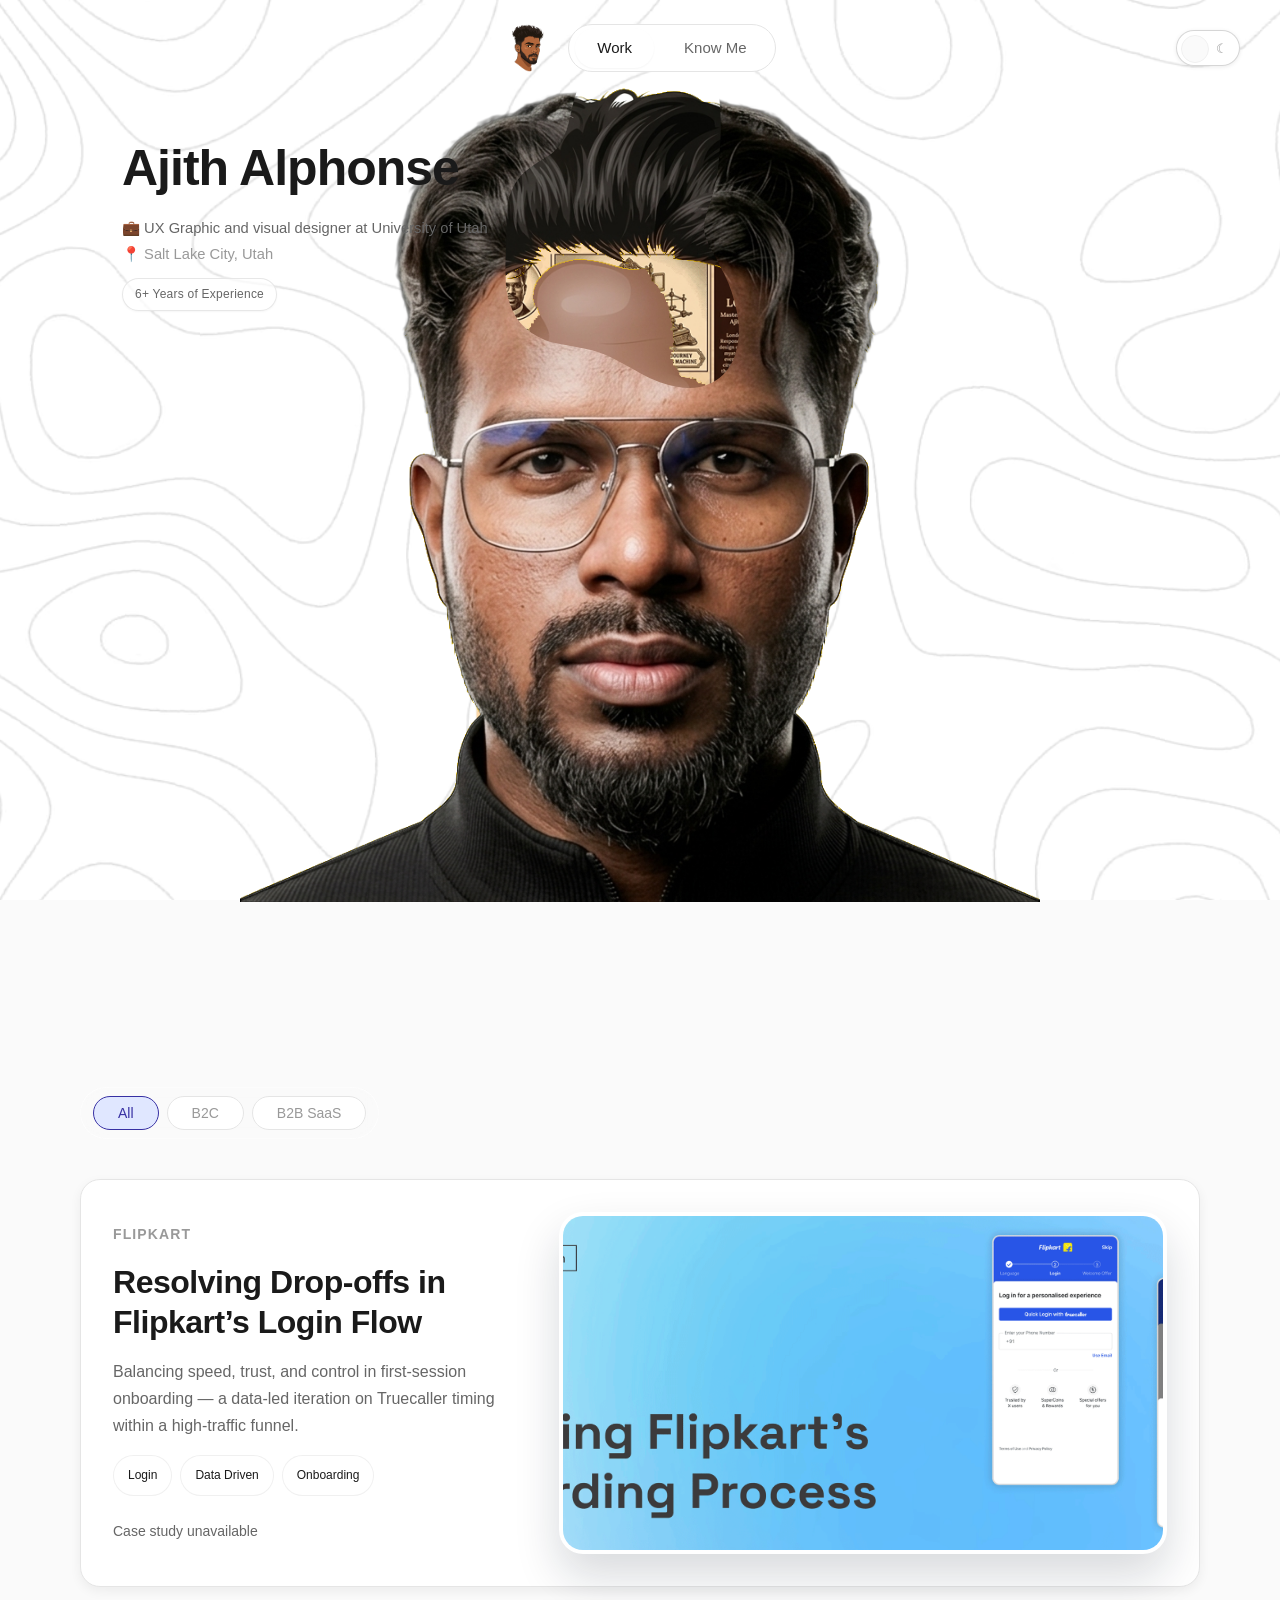
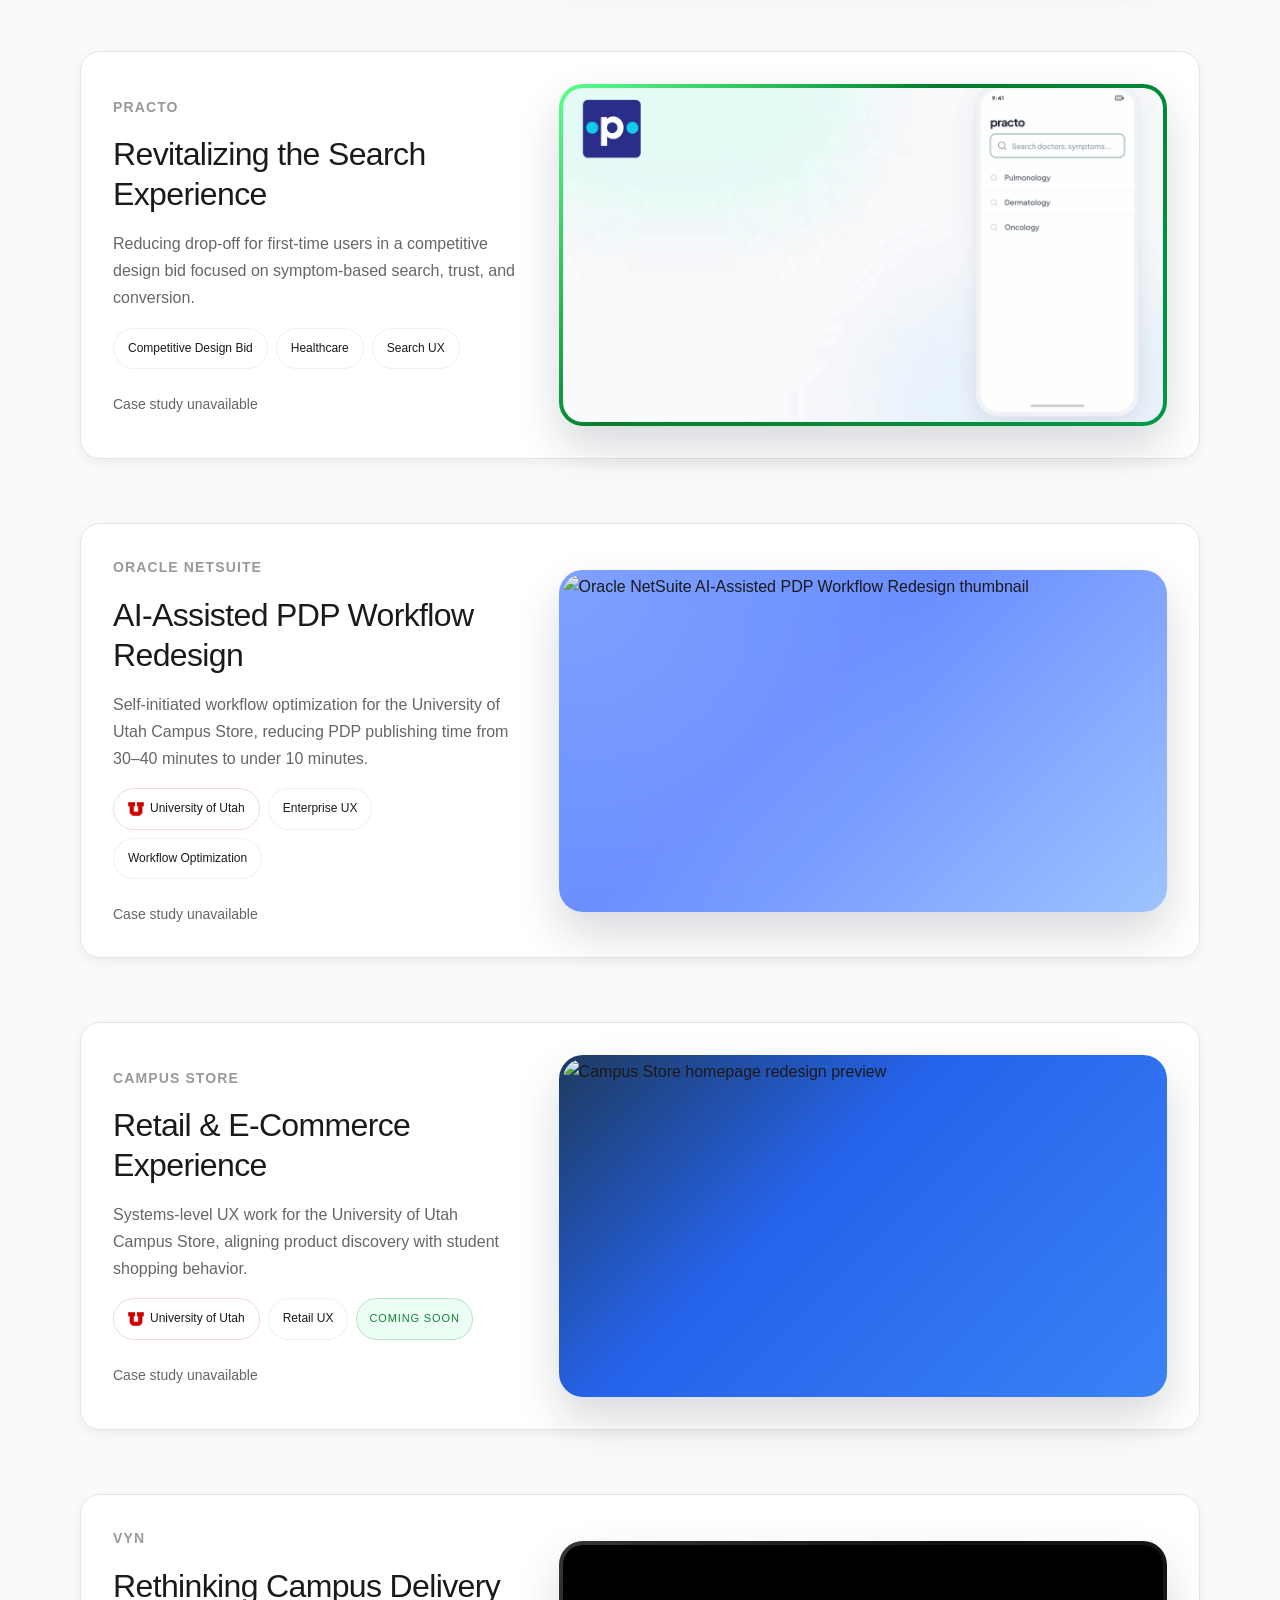
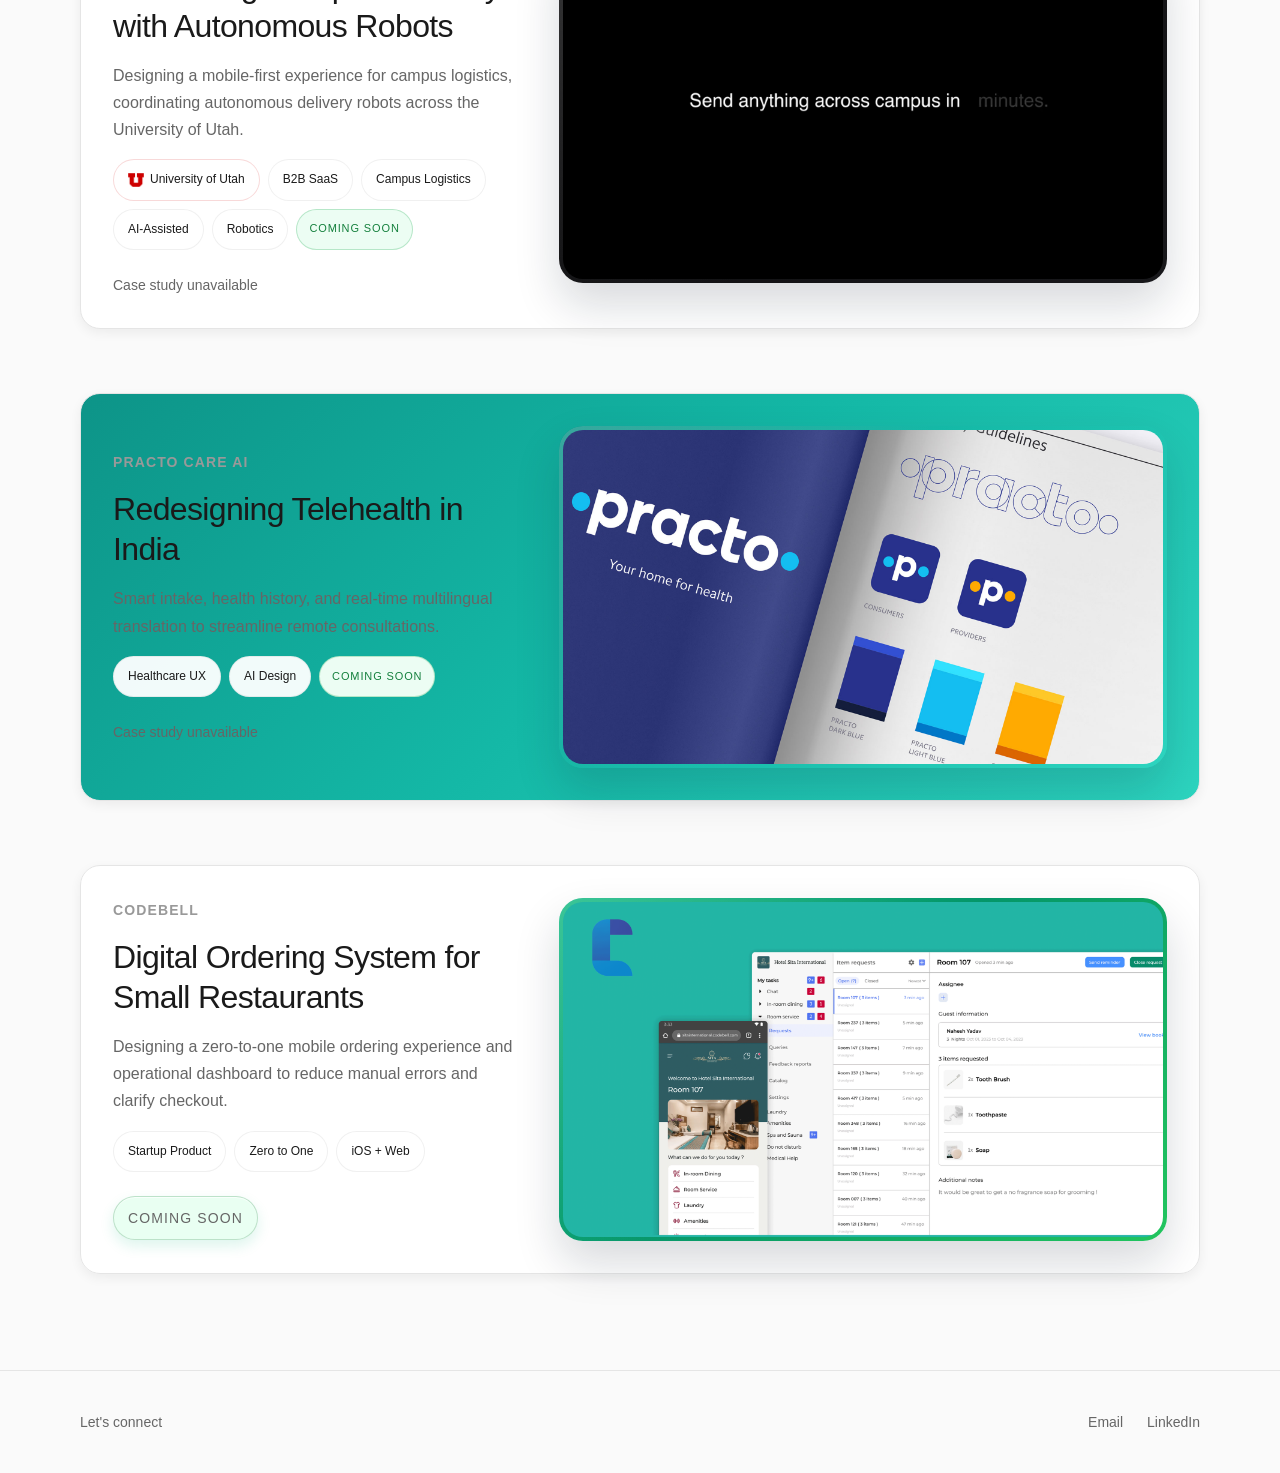
==== index.html @ f747588b "Add files via upload" ====
<!DOCTYPE html>
<html lang="en">
<head>
    <meta charset="UTF-8">
    <meta name="viewport" content="width=device-width, initial-scale=1.0">
    <title>Ajith Alphonse | UX Designer</title>
    <script>
        // Apply persisted/system theme early to reduce first-paint mismatch.
        (function () {
            var key = 'portfolio-theme';
            var saved = localStorage.getItem(key);
            var theme = saved || (window.matchMedia('(prefers-color-scheme: dark)').matches ? 'dark' : 'light');
            document.documentElement.setAttribute('data-theme', theme);
            window.__initialTheme = theme;
        })();
    </script>
    <link rel="icon" type="image/jpeg" href="assets/profile.jpg">
    <link rel="stylesheet" href="styles.css">
    <link rel="preconnect" href="https://fonts.googleapis.com">
    <link rel="preconnect" href="https://fonts.gstatic.com" crossorigin>
</head>
<!-- EXPERIMENTAL SCROLL HERO: remove class "exp-scroll-hero" from <body> to disable (see styles.css + script.js blocks marked EXPERIMENTAL) -->
<body class="exp-scroll-hero">
    <!-- Mobile Warning Overlay -->
    <div class="mobile-warning" id="mobileWarning">
        <div class="mobile-warning-content">
            <div class="mobile-icon">💻</div>
            <h2>Desktop Experience Only</h2>
            <p>This portfolio is optimized for desktop viewing. Please access it on a laptop or desktop computer for the best experience.</p>
        </div>
    </div>

    <!-- Main Content -->
    <div class="desktop-content">
        <!-- Navigation -->
        <header class="header">
            <nav class="nav">
                <button
                    type="button"
                    class="theme-toggle"
                    id="themeToggle"
                    aria-label="Switch to dark mode"
                    aria-pressed="false">
                    <span class="theme-toggle__track" aria-hidden="true">
                        <span class="theme-toggle__icon theme-toggle__icon--sun">☀</span>
                        <span class="theme-toggle__thumb"></span>
                        <span class="theme-toggle__icon theme-toggle__icon--moon">☾</span>
                    </span>
                </button>
                <div class="nav-left">
                    <img src="assets/profile.jpg" alt="Ajith Alphonse" class="nav-avatar" onerror="this.style.background='#ddd'">
                </div>
                <div class="nav-links">
                    <a href="#work" class="nav-link active">Work</a>
                    <a href="know-me.html" class="nav-link">Know Me</a>
                </div>
            </nav>
        </header>

        <!-- Hero: full-bleed (outside .main so not limited by portfolio max-width) -->
        <section class="hero" aria-label="Portfolio hero section">
            <!-- EXPERIMENTAL: .hero-pinned-stage + .hero-scroll-tail — when body.exp-scroll-hero is off, wrappers use display:contents (no layout change) -->
            <div class="hero-pinned-stage">
                <video
                    id="homeBgVideo"
                    class="hero-bg-video"
                    src="./assets/image/background.webm"
                    data-light-src="./assets/image/background.webm"
                    data-dark-src="./assets/image/background dark.webm"
                    autoplay
                    muted
                    loop
                    playsinline
                    aria-hidden="true">
                </video>
                <div class="hero-foreground-scroll">
                    <div class="hero-identity">
                        <h1 class="hero-identity-name">Ajith Alphonse</h1>
                        <p class="hero-identity-line">💼 UX Graphic and visual designer at University of Utah</p>
                        <p class="hero-identity-line hero-identity-line--muted">📍 Salt Lake City, Utah</p>
                        <p class="hero-identity-chip-wrap">
                            <span class="hero-identity-chip">6+ Years of Experience</span>
                        </p>
                    </div>
                    <div class="hero-inner">
                        <div class="hero-layout">
                            <figure class="portrait-wrapper" aria-label="Interactive portrait reveal">
                                <img
                                    src="./assets/image/anime-one.png"
                                    alt=""
                                    class="portrait portrait-anime"
                                    loading="eager"
                                    decoding="async"
                                    aria-hidden="true"
                                >
                                <img
                                    src="./assets/image/real-one.png"
                                    alt="Portrait of Ajith Alphonse"
                                    class="portrait portrait-real"
                                    fetchpriority="high"
                                    loading="eager"
                                    decoding="async"
                                >
                                <canvas class="portrait-canvas" aria-hidden="true"></canvas>
                            </figure>
                        </div>
                    </div>
                </div>
            </div>
            <div class="hero-scroll-tail" aria-hidden="true"></div>
        </section>

        <main class="main">
            <!-- Projects Section -->
            <section class="projects" id="work">
                <div class="projects-filters">
                    <button class="filter-btn active" data-filter="all">All</button>
                    <button class="filter-btn" data-filter="b2c">B2C</button>
                    <button class="filter-btn" data-filter="b2b">B2B SaaS</button>
                </div>

                <div class="project-hero-list">

                    <!-- Flipkart — Onboarding & Login -->
                    <article id="project-flipkart-onboarding" class="project-card project-hero" data-category="b2c">
                        <div class="project-hero-inner">
                            <div class="project-hero-text">
                                <p class="project-hero-eyebrow">Flipkart</p>
                                <h3 class="project-hero-title project-hero-title--flipkart">Resolving Drop-offs in Flipkart&rsquo;s Login Flow</h3>
                                <p class="project-hero-desc">
                                    Balancing speed, trust, and control in first-session onboarding — a data-led iteration on Truecaller timing within a high-traffic funnel.
                                </p>
                                <div class="project-tags">
                                    <span class="tag">Login</span>
                                    <span class="tag">Data Driven</span>
                                    <span class="tag">Onboarding</span>
                                </div>
                                <span class="project-hero-link project-hero-link--soon">Case study unavailable</span>
                            </div>
                            <div class="project-hero-media">
                                <div class="project-hero-media-link project-hero-media-link--static">
                                    <div class="project-hero-media-frame project-hero-media--flipkart">
                                        <img src="assets/flipkart/01-hero-onboarding.png" alt="Flipkart onboarding and login case study preview" class="project-hero-poster">
                                    </div>
                                </div>
                            </div>
                        </div>
                    </article>

                    <!-- Practo Search Experience -->
                    <article id="project-practo-search" class="project-card project-hero" data-category="b2c">
                        <div class="project-hero-inner">
                            <div class="project-hero-text">
                                <p class="project-hero-eyebrow">Practo</p>
                                <h3 class="project-hero-title">Revitalizing the Search Experience</h3>
                                <p class="project-hero-desc">
                                    Reducing drop-off for first-time users in a competitive design bid focused on symptom-based search, trust, and conversion.
                                </p>
                                <div class="project-tags">
                                    <span class="tag">Competitive Design Bid</span>
                                    <span class="tag">Healthcare</span>
                                    <span class="tag">Search UX</span>
                                </div>
                                <span class="project-hero-link project-hero-link--soon">Case study unavailable</span>
                            </div>
                            <div class="project-hero-media">
                                <div class="project-hero-media-link project-hero-media-link--static">
                                    <div class="project-hero-media-frame project-hero-media--search">
                                        <img src="assets/practo_portfolio_thumbnail.avif" alt="Practo Search redesign preview" class="project-hero-poster">
                                    </div>
                                </div>
                            </div>
                        </div>
                    </article>

                    <!-- Oracle NetSuite -->
                    <article id="project-netsuite" class="project-card project-hero" data-category="b2b">
                        <div class="project-hero-inner">
                            <div class="project-hero-text">
                                <p class="project-hero-eyebrow">Oracle NetSuite</p>
                                <h3 class="project-hero-title">AI-Assisted PDP Workflow Redesign</h3>
                                <p class="project-hero-desc">
                                    Self-initiated workflow optimization for the University of Utah Campus Store, reducing PDP publishing time from 30–40 minutes to under 10 minutes.
                                </p>
                                <div class="project-tags">
                                    <span class="tag tag-university"><img src="assets/u logo.png" alt="U" class="tag-logo"> University of Utah</span>
                                    <span class="tag">Enterprise UX</span>
                                    <span class="tag">Workflow Optimization</span>
                                </div>
                                <span class="project-hero-link project-hero-link--soon">Case study unavailable</span>
                            </div>
                            <div class="project-hero-media">
                                <div class="project-hero-media-link project-hero-media-link--static">
                                    <div class="project-hero-media-frame project-hero-media--netsuite">
                                        <img src="assets/thumbnail_netsuite.avif" alt="Oracle NetSuite AI-Assisted PDP Workflow Redesign thumbnail" class="project-hero-poster">
                                    </div>
                                </div>
                            </div>
                        </div>
                    </article>

                    <!-- Campus Store -->
                    <article id="project-campus-store" class="project-card project-hero" data-category="b2b">
                        <div class="project-hero-inner">
                            <div class="project-hero-text">
                                <p class="project-hero-eyebrow">Campus Store</p>
                                <h3 class="project-hero-title">Retail & E‑Commerce Experience</h3>
                                <p class="project-hero-desc">
                                    Systems-level UX work for the University of Utah Campus Store, aligning product discovery with student shopping behavior.
                                </p>
                                <div class="project-tags">
                                    <span class="tag tag-university"><img src="assets/u logo.png" alt="U" class="tag-logo"> University of Utah</span>
                                    <span class="tag">Retail UX</span>
                                    <span class="tag tag-coming-soon">Coming soon</span>
                                </div>
                                <span class="project-hero-link project-hero-link--soon">Case study unavailable</span>
                            </div>
                            <div class="project-hero-media">
                                <div class="project-hero-media-link project-hero-media-link--static">
                                    <div class="project-hero-media-frame project-hero-media--campus">
                                        <img src="assets/campus-store-thumbnail.jpg" alt="Campus Store homepage redesign preview" class="project-hero-poster">
                                    </div>
                                </div>
                            </div>
                        </div>
                    </article>

                    <!-- VYN -->
                    <article id="project-vyn" class="project-card project-hero" data-category="b2b">
                        <div class="project-hero-inner">
                            <div class="project-hero-text">
                                <p class="project-hero-eyebrow">VYN</p>
                                <h3 class="project-hero-title">Rethinking Campus Delivery with Autonomous Robots</h3>
                                <p class="project-hero-desc">
                                    Designing a mobile-first experience for campus logistics, coordinating autonomous delivery robots across the University of Utah.
                                </p>
                                <div class="project-tags">
                                    <span class="tag tag-university"><img src="assets/u logo.png" alt="U" class="tag-logo"> University of Utah</span>
                                    <span class="tag">B2B SaaS</span>
                                    <span class="tag">Campus Logistics</span>
                                    <span class="tag">AI-Assisted</span>
                                    <span class="tag">Robotics</span>
                                    <span class="tag tag-coming-soon">Coming soon</span>
                                </div>
                                <span class="project-hero-link project-hero-link--soon">Case study unavailable</span>
                            </div>
                            <div class="project-hero-media">
                                <div class="project-hero-media-link project-hero-media-link--static">
                                    <div class="project-hero-media-frame project-hero-media--vyn">
                                        <img src="assets/vyn-tumbnail.avif" alt="VYN campus delivery preview" class="project-hero-poster">
                                    </div>
                                </div>
                            </div>
                        </div>
                    </article>

                    <!-- Practo Care AI -->
                    <article id="project-practo-care-ai" class="project-card project-hero" data-category="b2c">
                        <div class="project-hero-inner">
                            <div class="project-hero-text">
                                <p class="project-hero-eyebrow">Practo Care AI</p>
                                <h3 class="project-hero-title">Redesigning Telehealth in India</h3>
                                <p class="project-hero-desc">
                                    Smart intake, health history, and real-time multilingual translation to streamline remote consultations.
                                </p>
                                <div class="project-tags">
                                    <span class="tag">Healthcare UX</span>
                                    <span class="tag">AI Design</span>
                                    <span class="tag tag-coming-soon">Coming soon</span>
                                </div>
                                <span class="project-hero-link project-hero-link--soon">Case study unavailable</span>
                            </div>
                            <div class="project-hero-media">
                                <div class="project-hero-media-link project-hero-media-link--static">
                                    <div class="project-hero-media-frame project-hero-media--practo-ai">
                                        <img src="assets/practo-tumbnail.jpg" alt="Practo Care AI preview" class="project-hero-poster">
                                    </div>
                                </div>
                            </div>
                        </div>
                    </article>

                    <!-- Codebell — coming soon (not linked) -->
                    <article id="project-codebell" class="project-card project-hero project-hero--coming-soon" data-category="b2b" aria-label="Codebell — case study coming soon">
                        <div class="project-hero-inner">
                            <div class="project-hero-text">
                                <p class="project-hero-eyebrow">Codebell</p>
                                <h3 class="project-hero-title">Digital Ordering System for Small Restaurants</h3>
                                <p class="project-hero-desc">
                                    Designing a zero-to-one mobile ordering experience and operational dashboard to reduce manual errors and clarify checkout.
                                </p>
                                <div class="project-tags">
                                    <span class="tag">Startup Product</span>
                                    <span class="tag">Zero to One</span>
                                    <span class="tag">iOS + Web</span>
                                </div>
                                <span class="project-hero-link project-hero-link--soon coming-soon-chip">Coming soon</span>
                            </div>
                            <div class="project-hero-media">
                                <div class="project-hero-media-link project-hero-media-link--static">
                                    <div class="project-hero-media-frame project-hero-media--codebell">
                                        <img src="assets/codebell-thumbnail.png" alt="Codebell ordering system preview" class="project-hero-poster">
                                    </div>
                                </div>
                            </div>
                        </div>
                    </article>

                </div>
            </section>
        </main>

        <!-- Footer -->
        <footer class="footer">
            <div class="footer-content">
                <p>Let's connect</p>
                <div class="footer-links">
                    <a href="mailto:ajithalphonse300@gmail.com" class="footer-link">Email</a>
                    <a href="https://www.linkedin.com/in/ajith-alphonse/" target="_blank" class="footer-link">LinkedIn</a>
                </div>
            </div>
        </footer>
    </div>

    <script src="script.js"></script>
</body>
</html>
---- styles.css ----
/* ===== CSS Variables ===== */
:root {
    --color-bg: #FAFAFA;
    --color-white: #FFFFFF;
    --color-text-primary: #1A1A1A;
    --color-text-secondary: #666666;
    --color-text-muted: #999999;
    --color-accent: #3730A3;
    --color-accent-light: #E0E7FF;
    --color-border: #E5E5E5;
    --color-border-light: #F0F0F0;
    
    --font-display: "SF Pro Display", "SF Pro Text", -apple-system, BlinkMacSystemFont, "Helvetica Neue", Helvetica, Arial, sans-serif;
    --font-body: "SF Pro Display", "SF Pro Text", -apple-system, BlinkMacSystemFont, "Helvetica Neue", Helvetica, Arial, sans-serif;
    
    --spacing-xs: 4px;
    --spacing-sm: 8px;
    --spacing-md: 16px;
    --spacing-lg: 24px;
    --spacing-xl: 40px;
    --spacing-2xl: 64px;
    --spacing-3xl: 96px;
    
    --radius-sm: 6px;
    --radius-md: 12px;
    --radius-lg: 20px;
    --radius-xl: 24px;
    --radius-full: 9999px;
    
    --shadow-sm: 0 1px 2px rgba(0,0,0,0.04);
    --shadow-md: 0 4px 12px rgba(0,0,0,0.06);
    --shadow-lg: 0 8px 30px rgba(0,0,0,0.08);
    
    --transition-fast: 150ms ease;
    --transition-base: 250ms ease;
    /* Theme-aware default cursor asset (light by default). */
    --cursor-default-asset: url('assets/cursor-default.png');
}

html[data-theme="dark"] {
    --color-bg: #0f1218;
    --color-white: #151a22;
    --color-text-primary: #edf1f8;
    --color-text-secondary: #b0b9c9;
    --color-text-muted: #8a93a3;
    --color-accent: #8ea8ff;
    --color-accent-light: rgba(142, 168, 255, 0.16);
    --color-border: #2a3140;
    --color-border-light: #202633;
    --shadow-sm: 0 1px 2px rgba(0, 0, 0, 0.22);
    --shadow-md: 0 4px 12px rgba(0, 0, 0, 0.26);
    --shadow-lg: 0 8px 24px rgba(0, 0, 0, 0.3);
    /* In dark mode, switch the default cursor to white. */
    --cursor-default-asset: url('assets/cursor-white.png');
}

/* ===== Reset & Base ===== */
*, *::before, *::after {
    margin: 0;
    padding: 0;
    box-sizing: border-box;
}

html {
    scroll-behavior: smooth;
    /* Fixed floating nav: anchor jumps (e.g. #work) clear the header */
    scroll-padding-top: 88px;
}

body {
    font-family: var(--font-body);
    font-size: 16px;
    line-height: 1.6;
    color: var(--color-text-primary);
    background-color: var(--color-bg);
    -webkit-font-smoothing: antialiased;
    -moz-osx-font-smoothing: grayscale;
}

a {
    text-decoration: none;
    color: inherit;
}

img {
    max-width: 100%;
    height: auto;
    display: block;
}

button {
    font-family: inherit;
    border: none;
    background: none;
}

/* Custom cursor – default (black) and hover (yellow) */
html, body {
    /* Uses theme variable; hotspot coordinates preserved. */
    cursor: var(--cursor-default-asset) 2 2, auto;
}
a, button, .nav-link, .filter-btn, .project-card, .project-hero-media-link,
.project-hero-link, .back-link, .footer-link, .nav-avatar {
    cursor: url('assets/cursor-active.png') 2 2, pointer;
}

/* ===== Mobile Warning ===== */
.mobile-warning {
    display: none;
    position: fixed;
    inset: 0;
    background: var(--color-white);
    z-index: 9999;
    justify-content: center;
    align-items: center;
    padding: var(--spacing-xl);
}

.mobile-warning-content {
    text-align: center;
    max-width: 320px;
}

.mobile-icon {
    font-size: 48px;
    margin-bottom: var(--spacing-lg);
}

.mobile-warning h2 {
    font-family: var(--font-display);
    font-size: 24px;
    font-weight: 600;
    margin-bottom: var(--spacing-md);
    color: var(--color-text-primary);
}

.mobile-warning p {
    color: var(--color-text-secondary);
    font-size: 15px;
    line-height: 1.7;
}

@media (max-width: 1024px) {
    .mobile-warning {
        display: none;
    }
}

/* ===== Layout ===== */
.desktop-content {
    min-height: 100vh;
    display: flex;
    flex-direction: column;
}

.main {
    flex: 1;
    max-width: 1200px;
    margin: 0 auto;
    padding: 0 var(--spacing-xl);
    width: 100%;
}

/* ===== Header & Navigation ===== */
/* Floating nav only: no full-width bar; overlays the hero */
.header {
    position: fixed;
    top: 0;
    left: 0;
    right: 0;
    background: transparent;
    border-bottom: none;
    backdrop-filter: none;
    -webkit-backdrop-filter: none;
    z-index: 100;
    pointer-events: none;
}

.header .nav,
.header .nav * {
    pointer-events: auto;
}

.nav {
    max-width: none;
    margin: 0 auto;
    padding: var(--spacing-lg) var(--spacing-xl);
    display: flex;
    align-items: center;
    justify-content: center;
    gap: var(--spacing-md);
    position: relative;
}

.nav-avatar {
    width: 48px;
    height: 48px;
    border-radius: var(--radius-full);
    object-fit: cover;
}

.nav-links {
    display: flex;
    align-items: center;
    gap: var(--spacing-sm);
    background: var(--color-white);
    padding: 6px;
    border-radius: var(--radius-full);
    border: 1px solid var(--color-border);
    height: 48px;
}

.nav-link {
    padding: var(--spacing-sm) 22px;
    font-size: 15px;
    font-weight: 500;
    color: var(--color-text-secondary);
    border-radius: var(--radius-full);
    transition: var(--transition-fast);
}

.nav-link:hover {
    color: var(--color-text-primary);
    background: var(--color-border-light);
}

.nav-link.active {
    color: var(--color-text-primary);
    background: var(--color-white);
    box-shadow: var(--shadow-sm);
}

/* ===== Theme Toggle ===== */
.theme-toggle {
    position: absolute;
    right: var(--spacing-xl);
    top: 50%;
    transform: translateY(-50%);
    width: 64px;
    height: 36px;
    border-radius: var(--radius-full);
    border: 1px solid rgba(0, 0, 0, 0.16);
    background: rgba(255, 255, 255, 0.98);
    padding: 2px;
    display: inline-flex;
    align-items: center;
    justify-content: center;
    box-shadow: 0 1px 4px rgba(0, 0, 0, 0.08);
    transition: background-color var(--transition-fast), border-color var(--transition-fast), box-shadow var(--transition-fast);
    z-index: 2;
}

.theme-toggle:focus-visible {
    outline: 2px solid var(--color-accent);
    outline-offset: 2px;
}

.theme-toggle__track {
    width: 100%;
    height: 100%;
    display: flex;
    align-items: center;
    justify-content: space-between;
    padding: 0 9px;
    position: relative;
}

.theme-toggle__icon {
    font-size: 13px;
    line-height: 1;
    color: var(--color-text-muted);
    user-select: none;
}

.theme-toggle__thumb {
    position: absolute;
    left: 2px;
    top: 2px;
    width: 28px;
    height: 28px;
    border-radius: var(--radius-full);
    background: var(--color-bg);
    border: 1px solid var(--color-border-light);
    transition: transform var(--transition-base), background-color var(--transition-fast), border-color var(--transition-fast);
}

html[data-theme="dark"] .theme-toggle__thumb {
    transform: translateX(28px);
}

@media (prefers-reduced-motion: reduce) {
    .theme-toggle,
    .theme-toggle__thumb {
        transition: none;
    }
}

/* ===== Hero Section ===== */
.hero {
    position: relative;
    width: 100%;
    max-width: none;
    margin: 0;
    /* Fill viewport reliably (mobile toolbars / fullscreen); portrait pinned to bottom via flex */
    min-height: 100vh;
    min-height: 100svh;
    min-height: 100dvh;
    /* Flush to top: floating nav overlays; no page-level band above video */
    padding: 0;
    padding-bottom: 0;
    display: flex;
    flex-direction: column;
    align-items: stretch;
    overflow: hidden;
    background: var(--color-bg);
}

/* If the hero itself is taken fullscreen via the Fullscreen API */
.hero:fullscreen {
    min-height: 100%;
    height: 100%;
}

.hero-bg-video {
    position: absolute;
    inset: 0;
    width: 100%;
    height: 100%;
    min-width: 100%;
    min-height: 100%;
    object-fit: cover;
    object-position: center;
    z-index: 0;
    pointer-events: none;
}

/* Top-left intro overlay — does not affect portrait layout (absolute; portrait stays centered in .hero-inner) */
.hero-identity {
    position: absolute;
    z-index: 2;
    top: clamp(88px, 11vw, 120px);
    left: 100px;
    /* left: clamp(40px, 4vw, 48px); */
    max-width: min(300px, 36vw);
    padding: clamp(14px, 2vw, 20px) clamp(16px, 2.2vw, 22px);
    text-align: left;
    pointer-events: none;
    max-width: 800px;
    /* background: rgba(255, 255, 255, 0.42);
    backdrop-filter: blur(14px);
    -webkit-backdrop-filter: blur(14px);
    border-radius: var(--radius-lg);
    border: 1px solid rgba(255, 255, 255, 0.55);
    box-shadow: 0 8px 32px rgba(0, 0, 0, 0.05); */
}

.hero-identity-name {
    font-family: var(--font-display);
    font-size: 50px;
    font-weight: 800;
    letter-spacing: -0.02em;
    line-height: 1.15;
    color: var(--color-text-primary);
    margin: 0 0 20px 0px;
}

.hero-identity-line {
    font-family: var(--font-body);
    font-size: clamp(0.8125rem, 1.15vw, 0.9375rem);
    font-weight: 500;
    line-height: 1.45;
    color: var(--color-text-secondary);
    margin: 0 0 0.35rem;
}

.hero-identity-line--muted {
    font-weight: 400;
    color: var(--color-text-muted);
    margin-bottom: 0.75rem;
}

.hero-identity-chip-wrap {
    margin: 0;
}

.hero-identity-chip {
    display: inline-block;
    font-family: var(--font-body);
    font-size: 12px;
    font-weight: 500;
    letter-spacing: 0.02em;
    color: var(--color-text-secondary);
    padding: 6px 12px;
    border-radius: var(--radius-full);
    background: rgba(255, 255, 255, 0.72);
    border: 1px solid rgba(229, 229, 229, 0.9);
    box-shadow: var(--shadow-sm);
}

/* Dark theme contrast fix for hero experience chip */
html[data-theme="dark"] .hero-identity-chip {
    color: var(--color-text-primary);
    background: rgba(21, 26, 34, 0.88);
    border-color: rgba(255, 255, 255, 0.16);
}

@media (min-width: 769px) and (max-width: 900px) {
    .hero-identity {
        max-width: min(260px, 42vw);
        top: clamp(80px, 14vw, 108px);
        left: clamp(14px, 3vw, 28px);
        padding: 12px 14px;
    }

    .hero-identity-name {
        font-size: clamp(1.25rem, 4vw, 1.5rem);
        margin-bottom: 0.5rem;
    }
}

@media (min-width: 769px) and (max-width: 900px) {
    .hero-identity {
        max-width: min(220px, calc(48vw - 8px));
        top: 76px;
        left: 12px;
        padding: 10px 12px;
        border-radius: var(--radius-md);
    }

    .hero-identity-line {
        font-size: 0.75rem;
    }

    .hero-identity-chip {
        font-size: 11px;
        padding: 5px 10px;
    }
}

@media (min-width: 769px) and (max-height: 700px) {
    .hero-identity {
        top: clamp(76px, 12vh, 96px);
        padding: 10px 14px;
    }

    .hero-identity-name {
        margin-bottom: 0.4rem;
        font-size: clamp(1.2rem, 3.5vh, 1.45rem);
    }

    .hero-identity-line {
        margin-bottom: 0.2rem;
    }

    .hero-identity-line--muted {
        margin-bottom: 0.5rem;
    }
}

.hero-inner {
    position: relative;
    z-index: 1;
    flex: 1 1 auto;
    min-height: 0;
    align-self: center;
    width: min(100%, 1100px);
    margin-inline: auto;
    padding-inline: clamp(12px, 3vw, 40px);
    display: flex;
    flex-direction: column;
    justify-content: flex-end;
    align-items: center;
}

.hero-layout {
    display: flex;
    justify-content: center;
    align-items: flex-end;
    flex: 0 0 auto;
    width: 100%;
    line-height: 0;
}

.portrait-wrapper {
    position: relative;
    margin: 0;
    width: min(100%, 760px);
    display: block;
    line-height: 0;
    /* Subpixel / baseline gap under images in fullscreen */
    margin-bottom: -2px;
    transform: translateY(1px);
    will-change: transform;
}

.portrait {
    display: block;
    width: 100%;
    height: auto;
    object-fit: contain;
    object-position: center bottom;
    user-select: none;
    -webkit-user-drag: none;
}

.portrait-anime {
    position: relative;
    z-index: 1;
}

.portrait-real {
    position: absolute;
    inset: 0;
    z-index: 2;
}

.portrait-canvas {
    display: none;
    position: absolute;
    inset: 0;
    z-index: 3;
    width: 100%;
    height: 100%;
    pointer-events: auto;
}

.portrait-wrapper.reveal-active .portrait-real {
    visibility: hidden;
}

.portrait-wrapper.reveal-active .portrait-canvas {
    display: block;
}

@media (min-width: 1024px) and (max-width: 1440px) {
    .portrait-wrapper {
        width: min(100%, 800px);
    }
}

@media (max-width: 640px) {
    .hero {
        padding: 0;
        padding-bottom: 0;
        min-height: 100vh;
        min-height: 100svh;
        min-height: 100dvh;
    }

    .hero-inner {
        width: min(100%, 520px);
    }

    .portrait-wrapper {
        width: min(100%, 520px);
    }
}

/*
 * =========================================================================
 * EXPERIMENTAL: fixed background video + sticky hero stage + hero fade
 * -------------------------------------------------------------------------
 * JS moves <video> to <body> as a fixed z-index:0 layer. .desktop-content
 * sits above at z-index:1. Sticky .hero-pinned-stage + tail height; negative
 * margin on .main overlaps the tail. Scroll JS only fades the hero
 * foreground — project cards are not scroll-driven (no inner transforms).
 * -------------------------------------------------------------------------
 * TO DISABLE: Remove class "exp-scroll-hero" from <body> in index.html.
 * =========================================================================
 */

/* Off state: wrappers collapse; no layout side-effects */
body:not(.exp-scroll-hero) .hero-pinned-stage,
body:not(.exp-scroll-hero) .hero-foreground-scroll {
    display: contents;
}
body:not(.exp-scroll-hero) .hero-scroll-tail {
    display: none;
}

/*
 * Persistent video — JS reparents the <video> to <body> and adds .exp-stage-video.
 * z-index 0 on body; .desktop-content above at z-index 1. Never fades.
 */
body > .exp-stage-video {
    position: fixed !important;
    top: 0 !important;
    left: 0 !important;
    right: auto !important;
    bottom: auto !important;
    width: 100vw !important;
    height: 100vh !important;
    height: 100svh !important;
    height: 100dvh !important;
    min-width: 0 !important;
    min-height: 0 !important;
    max-width: none !important;
    object-fit: cover !important;
    object-position: center !important;
    z-index: 0 !important;
    pointer-events: none !important;
    opacity: 1 !important;
}

/* All page content renders above the fixed video */
body.exp-scroll-hero .desktop-content {
    position: relative;
    z-index: 1;
}

/* Hero: transparent so persistent video shows through */
body.exp-scroll-hero .hero {
    overflow: visible;
    min-height: 0;
    background: transparent;
}

/* Sticky foreground: pins to viewport while scrolling through hero + tail */
body.exp-scroll-hero .hero-pinned-stage {
    position: sticky;
    top: 0;
    align-self: stretch;
    width: 100%;
    min-height: 100vh;
    min-height: 100svh;
    min-height: 100dvh;
    display: flex;
    flex-direction: column;
}

body.exp-scroll-hero .hero-foreground-scroll {
    position: relative;
    flex: 1 1 auto;
    min-height: 0;
    width: 100%;
    display: flex;
    flex-direction: column;
    justify-content: flex-end;
    align-items: center;
    will-change: opacity, transform;
}

body.exp-scroll-hero .hero-scroll-tail {
    flex-shrink: 0;
    width: 100%;
    pointer-events: none;
    visibility: hidden;
}

/* Main: overlaps hero tail so cards enter viewport during the hero fade */
body.exp-scroll-hero .main {
    position: relative;
    margin-top: var(--exp-main-overlap, 0px);
    background: transparent;
}

/* Projects: always transparent so video shows through gaps between cards */
body.exp-scroll-hero .projects {
    background: transparent;
    position: relative;
}

/* Filter chips: frosted pill during stage, normal after */
body.exp-scroll-hero:not(.exp-past-hero-stage) .projects-filters {
    margin-top: 0;
    padding: 8px 12px;
    width: max-content;
    max-width: 100%;
    background: rgba(250, 250, 250, 0.5);
    backdrop-filter: blur(12px);
    -webkit-backdrop-filter: blur(12px);
    border-radius: var(--radius-full);
    border: 1px solid rgba(255, 255, 255, 0.65);
}

html[data-theme="dark"] body.exp-scroll-hero:not(.exp-past-hero-stage) .projects-filters {
    background: rgba(15, 18, 24, 0.56);
    border-color: rgba(255, 255, 255, 0.12);
}
body.exp-scroll-hero.exp-past-hero-stage .projects-filters {
    margin-top: 30px;
    padding: 0;
    width: auto;
    max-width: none;
    background: transparent;
    backdrop-filter: none;
    -webkit-backdrop-filter: none;
    border: none;
    border-radius: 0;
}

/* Footer: solid bg above video so page ending is clean */
body.exp-scroll-hero .footer {
    position: relative;
    background: var(--color-bg);
}

/* ===== About / Know Me Page ===== */
.about-body {
    background: radial-gradient(circle at top left, rgba(37, 99, 235, 0.08), transparent 55%), #FAFAFA;
}

.about-main {
    /* Fixed header no longer occupies flow; offset so content clears the floating nav */
    padding-top: calc(88px + var(--spacing-3xl));
    padding-bottom: var(--spacing-3xl);
}

.about-header-row {
    display: flex;
    align-items: center;
    justify-content: space-between;
    gap: var(--spacing-md);
    margin-bottom: var(--spacing-lg);
}

.about-back-link {
    margin-bottom: 0;
}

.about-back-link a {
    display: inline-flex;
    align-items: center;
    gap: 0.35em;
    font-size: 13px;
    line-height: 1.25;
    color: var(--color-text-secondary);
    text-decoration: none;
}

.about-back-link__arrow {
    font-size: 1.12em;
    line-height: 1;
}

.about-back-link__text {
    white-space: nowrap;
}

@media (max-width: 768px) {
    .about-back-link a {
        min-width: 40px;
        min-height: 40px;
        justify-content: center;
        font-size: 22px;
        gap: 0;
    }

    .about-back-link__text {
        display: none;
    }

    .about-back-link__arrow {
        font-size: 1em;
    }
}

.about-back-link a:hover {
    color: var(--color-text-primary);
}

.about-hero {
    margin-bottom: var(--spacing-2xl);
}

.about-kicker {
    font-size: 13px;
    font-weight: 600;
    text-transform: uppercase;
    letter-spacing: 0.12em;
    color: var(--color-accent);
    margin-bottom: var(--spacing-sm);
}

.about-title {
    font-family: var(--font-display);
    font-size: clamp(36px, 4vw, 44px);
    line-height: 1.15;
    letter-spacing: -0.02em;
    color: var(--color-text-primary);
}

.about-title em {
    font-style: italic;
    color: var(--color-accent);
}

.about-story {
    display: flex;
    flex-direction: column;
    gap: var(--spacing-xl);
}

.about-highlight {
    display: flex;
    justify-content: flex-start;
}

.about-pill {
    font-size: 13px;
    font-weight: 600;
    text-transform: uppercase;
    letter-spacing: 0.12em;
    color: var(--color-accent);
    background: rgba(37, 99, 235, 0.06);
    padding: 6px 14px;
    border-radius: 999px;
}

.about-grid {
    display: grid;
    grid-template-columns: minmax(0, 3fr) minmax(0, 2fr);
    gap: var(--spacing-2xl);
    align-items: flex-start;
}

.about-text {
    display: flex;
    flex-direction: column;
    gap: var(--spacing-md);
}

.about-paragraph {
    font-size: 16px;
    line-height: 1.8;
    color: var(--color-text-secondary);
}

.about-paragraph:first-child {
    position: relative;
}

.about-paragraph:first-child::before {
    content: "";
    position: absolute;
    left: -18px;
    top: 6px;
    width: 4px;
    height: calc(100% - 12px);
    border-radius: 999px;
    background: linear-gradient(to bottom, var(--color-accent), transparent);
}

.about-side-card {
    background: var(--color-white);
    border: 1px solid var(--color-border);
    border-radius: var(--radius-lg);
    padding: var(--spacing-lg);
    box-shadow: var(--shadow-sm);
}

.about-side-header {
    margin-bottom: var(--spacing-sm);
}

.about-side-label {
    display: inline-block;
    font-size: 11px;
    font-weight: 600;
    text-transform: uppercase;
    letter-spacing: 0.12em;
    color: var(--color-text-muted);
    margin-bottom: 4px;
}

.about-side-value {
    font-size: 14px;
    font-weight: 600;
    color: var(--color-text-primary);
}

.about-side-body p {
    font-size: 14px;
    line-height: 1.7;
    color: var(--color-text-secondary);
}

.about-side-grid {
    display: flex;
    flex-direction: column;
    gap: 14px;
}

.about-side-row {
    display: flex;
    flex-direction: column;
    gap: 6px;
    padding-bottom: 10px;
    border-bottom: 1px solid var(--color-border-light);
}

.about-side-row:last-child {
    border-bottom: none;
    padding-bottom: 0;
}

.about-side-key {
    font-size: 11px;
    font-weight: 600;
    text-transform: uppercase;
    letter-spacing: 0.1em;
    color: var(--color-text-muted);
}

.about-side-data {
    font-size: 14px;
    line-height: 1.6;
    color: var(--color-text-primary);
}

.about-focus-tags {
    display: flex;
    flex-wrap: wrap;
    gap: 8px;
    margin-top: 2px;
}

.about-focus-tag {
    display: inline-flex;
    align-items: center;
    padding: 6px 10px;
    border-radius: var(--radius-full);
    border: 1px solid var(--color-border);
    background: var(--color-bg);
    font-size: 11px;
    font-weight: 500;
    color: var(--color-text-secondary);
}

.about-quote {
    position: relative;
    margin-top: var(--spacing-lg);
    margin-bottom: var(--spacing-2xl);
    padding: var(--spacing-lg) var(--spacing-xl);
    border-radius: var(--radius-xl);
    background: radial-gradient(circle at top left, rgba(37, 99, 235, 0.12), transparent 60%), var(--color-white);
    border: 1px solid rgba(37, 99, 235, 0.15);
    box-shadow: var(--shadow-md);
}

.about-quote-mark {
    position: absolute;
    top: 18px;
    left: 24px;
    font-size: 40px;
    color: rgba(37, 99, 235, 0.4);
    font-family: var(--font-display);
}

.about-quote p {
    margin-left: 24px;
    font-size: 17px;
    line-height: 1.8;
    color: var(--color-text-primary);
}

@media (max-width: 900px) {
    .about-grid {
        grid-template-columns: 1fr;
    }

    .about-quote {
        padding: var(--spacing-lg);
    }
}

/* Know Me page: clear fixed nav on small screens without huge empty band */
@media (max-width: 768px) {
    .about-body .about-main {
        padding-top: calc(env(safe-area-inset-top, 0px) + 72px + var(--spacing-lg));
    }
}

/* ===== Projects Section ===== */
.projects {
    padding-bottom: var(--spacing-3xl);
    position: relative;
}

.projects-filters {
    margin-top: 30px;
    display: flex;
    align-items: center;
    gap: var(--spacing-sm);
    margin-bottom: var(--spacing-xl);
}

.filter-btn {
    padding: var(--spacing-sm) var(--spacing-lg);
    font-size: 14px;
    font-weight: 500;
    color: var(--color-text-muted);
    background: var(--color-white);
    border: 1px solid var(--color-border);
    border-radius: var(--radius-full);
    transition: var(--transition-fast);
}

.filter-btn:hover {
    color: var(--color-text-secondary);
    border-color: var(--color-text-muted);
}

.filter-btn.active {
    color: var(--color-accent);
    border-color: var(--color-accent);
    background: var(--color-accent-light);
}

/* ===== Project Cards / Heroes ===== */
.projects-grid {
    display: flex;
    flex-direction: column;
    gap: var(--spacing-xl);
}

.project-hero-list {
    display: flex;
    flex-direction: column;
    gap: var(--spacing-2xl);
}

.project-card {
    background: var(--color-white);
    border-radius: 20px;
    border: 1px solid var(--color-border);
    box-shadow: var(--shadow-md);
    transition: box-shadow 0.25s ease, transform 0.25s ease, border-color 0.25s ease;
}

.project-card:hover {
    box-shadow: var(--shadow-lg);
    border-color: transparent;
    transform: scale(1.02) translateY(-2px);
    transition: box-shadow 0.25s ease, transform 0.2s ease, border-color 0.25s ease;
}

.project-hero {
    display: flex;
    padding: 32px 32px 32px;
}

.project-hero-inner {
    display: grid;
    grid-template-columns: minmax(0, 2fr) minmax(0, 3fr);
    align-items: center;
    gap: var(--spacing-xl);
    width: 100%;
}

.project-hero-text {
    display: flex;
    flex-direction: column;
    gap: 16px;
}

.project-hero-eyebrow {
    font-size: 14px;
    font-weight: 600;
    letter-spacing: 0.08em;
    text-transform: uppercase;
    color: var(--color-text-muted);
}

.project-hero-title {
    font-family: var(--font-display);
    font-size: 32px;
    font-weight: 500;
    line-height: 1.25;
    letter-spacing: -0.02em;
    color: var(--color-text-primary);
}

.project-hero-title--flipkart {
    font-family: "SF Pro Display", "SF Pro Text", -apple-system, BlinkMacSystemFont, "Helvetica Neue", Helvetica, Arial, sans-serif;
    font-weight: 600;
    letter-spacing: -0.015em;
}

.project-hero-desc {
    font-size: 16px;
    line-height: 1.7;
    color: var(--color-text-secondary);
    max-width: 520px;
}

.project-tags {
    display: flex;
    flex-wrap: wrap;
    gap: 8px;
}

.tag {
    display: inline-flex;
    align-items: center;
    padding: 10px 14px;
    background: rgba(255, 255, 255, 0.95);
    border-radius: var(--radius-full);
    font-size: 12px;
    font-weight: 500;
    color: var(--color-text-primary);
    white-space: nowrap;
    border: 1px solid rgba(0, 0, 0, 0.06);
}

/* "Coming soon" announcement tag */
.tag-coming-soon {
    background: #ECFDF3;
    color: #15803D;
    border-color: rgba(22, 163, 74, 0.25);
    text-transform: uppercase;
    letter-spacing: 0.08em;
    font-size: 11px;
    padding: 6px 12px;
}

/* Coming soon chip (used outside .project-tags as well) */
.coming-soon-chip {
    display: inline-flex;
    align-items: center;
    justify-content: center;
    padding: 10px 14px;
    background: #E9FFF2;
    color: #1E7A3A;
    border: 1px solid rgba(30, 122, 58, 0.22);
    border-radius: var(--radius-full);
    text-transform: uppercase;
    letter-spacing: 0.08em;
    font-size: 12px;
    font-weight: 600;
    width: fit-content;
    box-shadow:
        0 6px 14px rgba(16, 185, 129, 0.14),
        inset 0 1px 0 rgba(255, 255, 255, 0.7);
}

/* University of Utah Tag */
.tag-university {
    display: inline-flex;
    align-items: center;
    gap: 6px;
    background: rgba(255, 255, 255, 0.98);
    border: 1px solid rgba(204, 0, 0, 0.15);
}

.tag-logo {
    width: 16px !important;
    height: 16px !important;
    max-width: 16px !important;
    max-height: 16px !important;
    min-width: 16px;
    min-height: 16px;
    object-fit: contain;
    flex-shrink: 0;
}

.tag img {
    width: 16px !important;
    height: 16px !important;
    max-width: 16px !important;
    max-height: 16px !important;
    object-fit: contain;
}

/* Dark mode: project tags — dark glass chip + light text (same language as .hero-identity-chip) */
html[data-theme="dark"] .tag:not(.tag-coming-soon):not(.tag-university) {
    color: var(--color-text-primary);
    background: rgba(21, 26, 34, 0.78);
    border-color: rgba(255, 255, 255, 0.14);
    -webkit-backdrop-filter: blur(10px);
    backdrop-filter: blur(10px);
    box-shadow: 0 1px 0 rgba(255, 255, 255, 0.06) inset;
}

html[data-theme="dark"] .tag-university {
    color: var(--color-text-primary);
    background: rgba(21, 26, 34, 0.82);
    border-color: rgba(204, 0, 0, 0.35);
    -webkit-backdrop-filter: blur(10px);
    backdrop-filter: blur(10px);
    box-shadow: 0 1px 0 rgba(255, 255, 255, 0.05) inset;
}

html[data-theme="dark"] .tag.tag-coming-soon {
    background: rgba(22, 163, 74, 0.2);
    color: #86efac;
    border-color: rgba(34, 197, 94, 0.35);
}

.project-title {
    font-family: var(--font-display);
    font-size: 36px;
    font-weight: 500;
    line-height: 1.25;
    color: var(--color-white);
    max-width: 700px;
    margin-bottom: 12px;
}

.project-subtitle {
    font-size: 16px;
    color: rgba(255, 255, 255, 0.75);
    margin-bottom: 28px;
    max-width: 600px;
}

/* Media Preview Box - For Video/GIF/Image */
.project-preview {
    margin-top: auto;
    border-radius: 16px;
    overflow: hidden;
    background: rgba(0, 0, 0, 0.2);
    aspect-ratio: 16/9;
    min-height: 320px;
    position: relative;
    border: 1px solid rgba(255, 255, 255, 0.1);
}

.project-preview img,
.project-preview video {
    width: 100%;
    height: 100%;
    object-fit: cover;
    display: block;
}

.project-preview.no-image {
    display: flex;
    align-items: center;
    justify-content: center;
    background: rgba(255, 255, 255, 0.08);
    color: rgba(255, 255, 255, 0.5);
    font-size: 14px;
    backdrop-filter: blur(8px);
}

.project-preview.no-image::after {
    content: 'Add preview video/GIF (1280×720px)';
    font-weight: 500;
}

Project card color variations
.project-thumbnail.vyn-theme {
    background: linear-gradient(135deg, #0a0a0b 0%, #111113 50%, #18181b 100%);
}

.project-thumbnail.practo-theme {
    background: linear-gradient(135deg, #0D9488 0%, #14B8A6 50%, #2DD4BF 100%);
}

.project-thumbnail.search-theme {
    background: linear-gradient(135deg, #a570ff 0%, #a982fe 50%, #d5c8ff 100%);
}

.project-thumbnail.netsuite-theme {
    background: linear-gradient(135deg, #628cff 0%, #6a8dff 50%, #9ec3ff 100%);
}

.project-thumbnail.codebell-theme {
    background: linear-gradient(135deg, #a4ffe1 0%, #059669 50%, #b8ffeb 100%);
}

/* Codebell card – make gradient live on the outer card so it fills fully */
#project-codebell.project-card {
    background: linear-gradient(135deg, #ffffff 0%, #ffffff 50%, #ffffff 100%);
}

#project-codebell .project-thumbnail.codebell-theme {
    /* Remove inner background so we don't see a white strip */
    /* Remove inner background so we don't see a white strip */
    background: transparent;
    /* Keep spacing/layout consistent with other cards */
    padding: 32px 40px 40px;
    min-height: 520px;
    display: flex;
    flex-direction: column;
}

/* Practo Care AI card – move gradient to outer card to avoid white strip */
#project-practo-care-ai.project-card {
    background: linear-gradient(135deg, #0D9488 0%, #14B8A6 50%, #2DD4BF 100%);
}

#project-practo-care-ai .project-thumbnail.practo-theme {
    background: transparent;
}

.project-thumbnail.campusstore-theme {
    background: linear-gradient(135deg, #ff6767 0%, #ff2323 50%, #ffa7a7 100%);
}

.project-logo-text.practo {
    background: rgba(255, 255, 255, 0.2);
    color: white;
}

/* Override older nth-child background hacks to avoid forcing colors
   so each project uses its explicit theme class instead. */

/* Text logo for projects without image logo */
.project-logo-text {
    font-family: var(--font-display);
    font-size: 28px;
    font-weight: 600;
    color: var(--color-white);
    letter-spacing: -0.02em;
}

/* ===== Project hero media ===== */
.project-hero-media {
    display: flex;
    justify-content: flex-end;
}

.project-hero-media-link {
    display: block;
    width: 100%;
}

.project-hero-media-frame {
    position: relative;
    border-radius: 24px;
    padding: 4px;
    background: linear-gradient(135deg, #1E3A8A 0%, #1E40AF 50%, #2563EB 100%);
    box-shadow: 0 22px 45px rgba(15, 23, 42, 0.16);
    overflow: hidden;
    aspect-ratio: 16 / 9;
}

.project-hero-media-frame::before {
    content: '';
    position: absolute;
    inset: 0;
    border-radius: inherit;
    background: radial-gradient(circle at 0% 0%, rgba(255,255,255,0.18), transparent 55%);
    pointer-events: none;
}

.project-hero-poster,
.project-hero-video {
    position: relative;
    z-index: 1;
    width: 100%;
    height: 100%;
    border-radius: 20px;
    object-fit: cover;
    display: block;
}

.project-hero-video {
    opacity: 0;
    transition: opacity 0.25s ease;
}

.project-hero-media-frame.is-playing .project-hero-video {
    opacity: 1;
}

/* Campus Store hero – show raw video with no blue overlay */
.project-hero-media--campus {
    background: transparent;
}

.project-hero-media--campus::before {
    display: none;
}

#project-campus-store .project-hero-video {
    opacity: 1;
}

.project-hero-link {
    margin-top: 8px;
    font-size: 14px;
    font-weight: 500;
    color: var(--color-accent);
}

.project-hero-link:hover {
    text-decoration: underline;
}

.project-hero-link--soon {
    color: var(--color-text-secondary);
    pointer-events: none;
    cursor: url('assets/cursor-default.png') 2 2, default;
}

.project-hero-link--soon:hover {
    text-decoration: none;
}

.project-hero-media-link--static {
    cursor: url('assets/cursor-default.png') 2 2, default;
}

article.project-hero--coming-soon {
    cursor: url('assets/cursor-default.png') 2 2, default;
}

article.project-hero--coming-soon .project-hero-inner,
article.project-hero--coming-soon .project-hero-media-link--static {
    cursor: inherit;
}

/* Hero-specific gradients */
.project-hero-media--search {
    background: linear-gradient(135deg, #37ff73 0%, #007d2c 40%, #009947 100%);
}

.project-hero-media--netsuite {
    background: linear-gradient(135deg, #628cff 0%, #6a8dff 40%, #9ec3ff 100%);
}

.project-hero-media--codebell {
    background: linear-gradient(135deg, #10B981 0%, #059669 45%, #22c55e 100%);
}

.project-hero-media--vyn {
    background: linear-gradient(135deg, #0a0a0b 0%, #111113 40%, #18181b 100%);
}

.project-hero-media--practo-ai {
    background: linear-gradient(135deg, #0D9488 0%, #14B8A6 40%, #2DD4BF 100%);
}

/* Flipkart — looping MP4 thumbnail (same treatment as Campus Store video) */
.project-hero-media--flipkart {
    background: transparent;
}

.project-hero-media--flipkart::before {
    display: none;
}

#project-flipkart-onboarding .project-hero-video {
    opacity: 1;
}

.project-hero-media--campus {
    background: linear-gradient(135deg, #1E3A5F 0%, #2563EB 40%, #3B82F6 100%);
}

@media (max-width: 1024px) {
    .project-hero-inner {
        grid-template-columns: 1.1fr 1.4fr;
    }
}

@media (max-width: 900px) {
    .project-hero {
        padding: 24px 20px;
    }

    .project-hero-inner {
        grid-template-columns: 1fr;
    }

    .project-hero-media {
        justify-content: flex-start;
    }
}

@media (max-width: 640px) {
    .project-hero-title {
        font-size: 26px;
    }

    .project-hero-desc {
        font-size: 15px;
    }
}

/* ===== Footer ===== */
.footer {
    border-top: 1px solid var(--color-border);
    padding: var(--spacing-xl) 0;
    margin-top: auto;
}

.footer-content {
    max-width: 1200px;
    margin: 0 auto;
    padding: 0 var(--spacing-xl);
    display: flex;
    justify-content: space-between;
    align-items: center;
}

.footer-content p {
    font-size: 14px;
    color: var(--color-text-secondary);
}

.footer-links {
    display: flex;
    gap: var(--spacing-lg);
}

.footer-link {
    font-size: 14px;
    color: var(--color-text-secondary);
    transition: var(--transition-fast);
}

.footer-link:hover {
    color: var(--color-text-primary);
}

/* ===== Mobile / Responsive ===== */

/* Disable custom cursors on touch devices */
@media (hover: none), (pointer: coarse) {
    html, body,
    a, button, .nav-link, .filter-btn, .project-card, .project-hero-media-link,
    .project-hero-link, .back-link, .footer-link, .nav-avatar {
        cursor: auto !important;
    }
}

/* Disable card hover scale on touch — prevents sticky :hover on mobile */
@media (hover: none) {
    .project-card:hover {
        box-shadow: var(--shadow-md);
        border-color: var(--color-border);
        transform: none;
    }
}

/* ---- Tablet & below (≤1024px) ---- */
@media (max-width: 1024px) {
    .main {
        padding: 0 var(--spacing-lg);
    }
}

/* ---- Mobile (≤768px) ---- */
@media (max-width: 768px) {
    /* Nav: compact */
    .nav {
        padding: var(--spacing-md) var(--spacing-md);
        gap: var(--spacing-sm);
    }

    .theme-toggle {
        right: var(--spacing-md);
        width: 58px;
        height: 34px;
    }

    .theme-toggle__track {
        padding: 0 8px;
    }

    .theme-toggle__thumb {
        width: 26px;
        height: 26px;
    }

    html[data-theme="dark"] .theme-toggle__thumb {
        transform: translateX(24px);
    }

    .nav-avatar {
        width: 36px;
        height: 36px;
    }

    .nav-links {
        height: 40px;
        padding: 4px;
    }

    .nav-link {
        padding: 6px 14px;
        font-size: 13px;
    }

    html {
        scroll-padding-top: 64px;
    }

    /* Hero: tighter, centered identity, smaller portrait */
    .hero {
        min-height: 85vh;
        min-height: 85svh;
        min-height: 85dvh;
    }

    .hero-identity {
        position: relative;
        top: auto;
        left: auto;
        max-width: none;
        width: 100%;
        padding: 80px var(--spacing-lg) var(--spacing-md);
        text-align: center;
    }

    .hero-identity-name {
        font-size: clamp(1.75rem, 7vw, 2.25rem);
        margin-bottom: 0.5rem;
    }

    .hero-identity-line {
        font-size: 0.8125rem;
    }

    .hero-identity-chip {
        font-size: 11px;
        padding: 5px 10px;
    }

    .hero-inner {
        width: 100%;
        padding-inline: var(--spacing-md);
    }

    .portrait-wrapper {
        width: min(100%, 400px);
    }

    /* Main */
    .main {
        padding: 0 var(--spacing-md);
    }

    /* Projects */
    .projects-filters {
        margin-top: var(--spacing-lg);
        gap: 6px;
        margin-bottom: var(--spacing-lg);
        flex-wrap: wrap;
    }

    .filter-btn {
        padding: 6px var(--spacing-md);
        font-size: 13px;
    }

    .project-hero-list {
        gap: var(--spacing-lg);
    }

    .project-hero {
        padding: var(--spacing-lg);
    }

    .project-hero-title {
        font-size: 22px;
    }

    .project-hero-desc {
        font-size: 14px;
        line-height: 1.6;
    }

    .project-hero-eyebrow {
        font-size: 12px;
    }

    .project-hero-text {
        gap: 12px;
    }

    /*
     * Whole-card reveal: JS sets body.home-mobile-reveal + IO toggles .mobile-hero-in-view
     * on .project-hero-inner so text + thumbnail move as one unit (no split merge).
     */
    body.home-mobile-reveal .project-hero-list > .project-card.project-hero .project-hero-inner {
        opacity: 0;
        transform: translate3d(0, 14px, 0);
        transition: opacity 0.42s ease, transform 0.42s ease;
    }

    body.home-mobile-reveal .project-hero-list > .project-card.project-hero .project-hero-inner.mobile-hero-in-view {
        opacity: 1;
        transform: translate3d(0, 0, 0);
    }

    .project-tags {
        gap: 6px;
    }

    .tag {
        padding: 6px 10px;
        font-size: 11px;
    }

    .project-hero-media-frame {
        border-radius: 16px;
    }

    .project-hero-poster,
    .project-hero-video {
        border-radius: 13px;
    }

    /* Footer */
    .footer {
        padding: var(--spacing-lg) 0;
    }

    .footer-content {
        flex-direction: column;
        gap: var(--spacing-md);
        text-align: center;
        padding: 0 var(--spacing-lg);
    }

    .footer-links {
        justify-content: center;
    }
}

/* ---- Small mobile (≤480px) ---- */
@media (max-width: 480px) {
    .hero {
        min-height: 80vh;
        min-height: 80svh;
        min-height: 80dvh;
    }

    .hero-identity {
        padding: 68px var(--spacing-md) var(--spacing-sm);
    }

    .hero-identity-name {
        font-size: clamp(1.5rem, 6.5vw, 1.875rem);
    }

    .portrait-wrapper {
        width: min(100%, 300px);
    }

    .project-hero {
        padding: var(--spacing-md);
    }

    .project-card {
        border-radius: 14px;
    }

    .project-hero-title {
        font-size: 20px;
    }

    .project-hero-media-frame {
        border-radius: 12px;
    }

    .project-hero-poster,
    .project-hero-video {
        border-radius: 9px;
    }
}

/* Disable experimental scroll effects on mobile */
@media (max-width: 768px) {
    body.exp-scroll-hero .hero {
        overflow: hidden;
        min-height: 85vh;
        min-height: 85svh;
        min-height: 85dvh;
        background: var(--color-bg);
    }

    body.exp-scroll-hero .hero-pinned-stage {
        position: relative;
        min-height: auto;
    }

    body.exp-scroll-hero .hero-foreground-scroll {
        will-change: auto;
    }

    body.exp-scroll-hero .hero-scroll-tail {
        display: none;
    }

    body.exp-scroll-hero .main {
        margin-top: 0;
        background: var(--color-bg);
    }

    body.exp-scroll-hero .projects {
        background: var(--color-bg);
    }

    body.exp-scroll-hero .projects-filters {
        margin-top: var(--spacing-lg);
        padding: 0;
        width: auto;
        max-width: none;
        background: transparent;
        backdrop-filter: none;
        -webkit-backdrop-filter: none;
        border: none;
        border-radius: 0;
    }

    body > .exp-stage-video {
        display: none !important;
    }

    body.exp-scroll-hero .desktop-content {
        position: static;
        z-index: auto;
    }

    body.exp-scroll-hero .footer {
        background: var(--color-bg);
    }
}

/* ===== Utility Classes ===== */
.hidden {
    display: none !important;
}

/* ===== Scrollbar Styling ===== */
::-webkit-scrollbar {
    width: 8px;
    height: 8px;
}

::-webkit-scrollbar-track {
    background: var(--color-bg);
}

::-webkit-scrollbar-thumb {
    background: var(--color-border);
    border-radius: var(--radius-full);
}

::-webkit-scrollbar-thumb:hover {
    background: var(--color-text-muted);
}
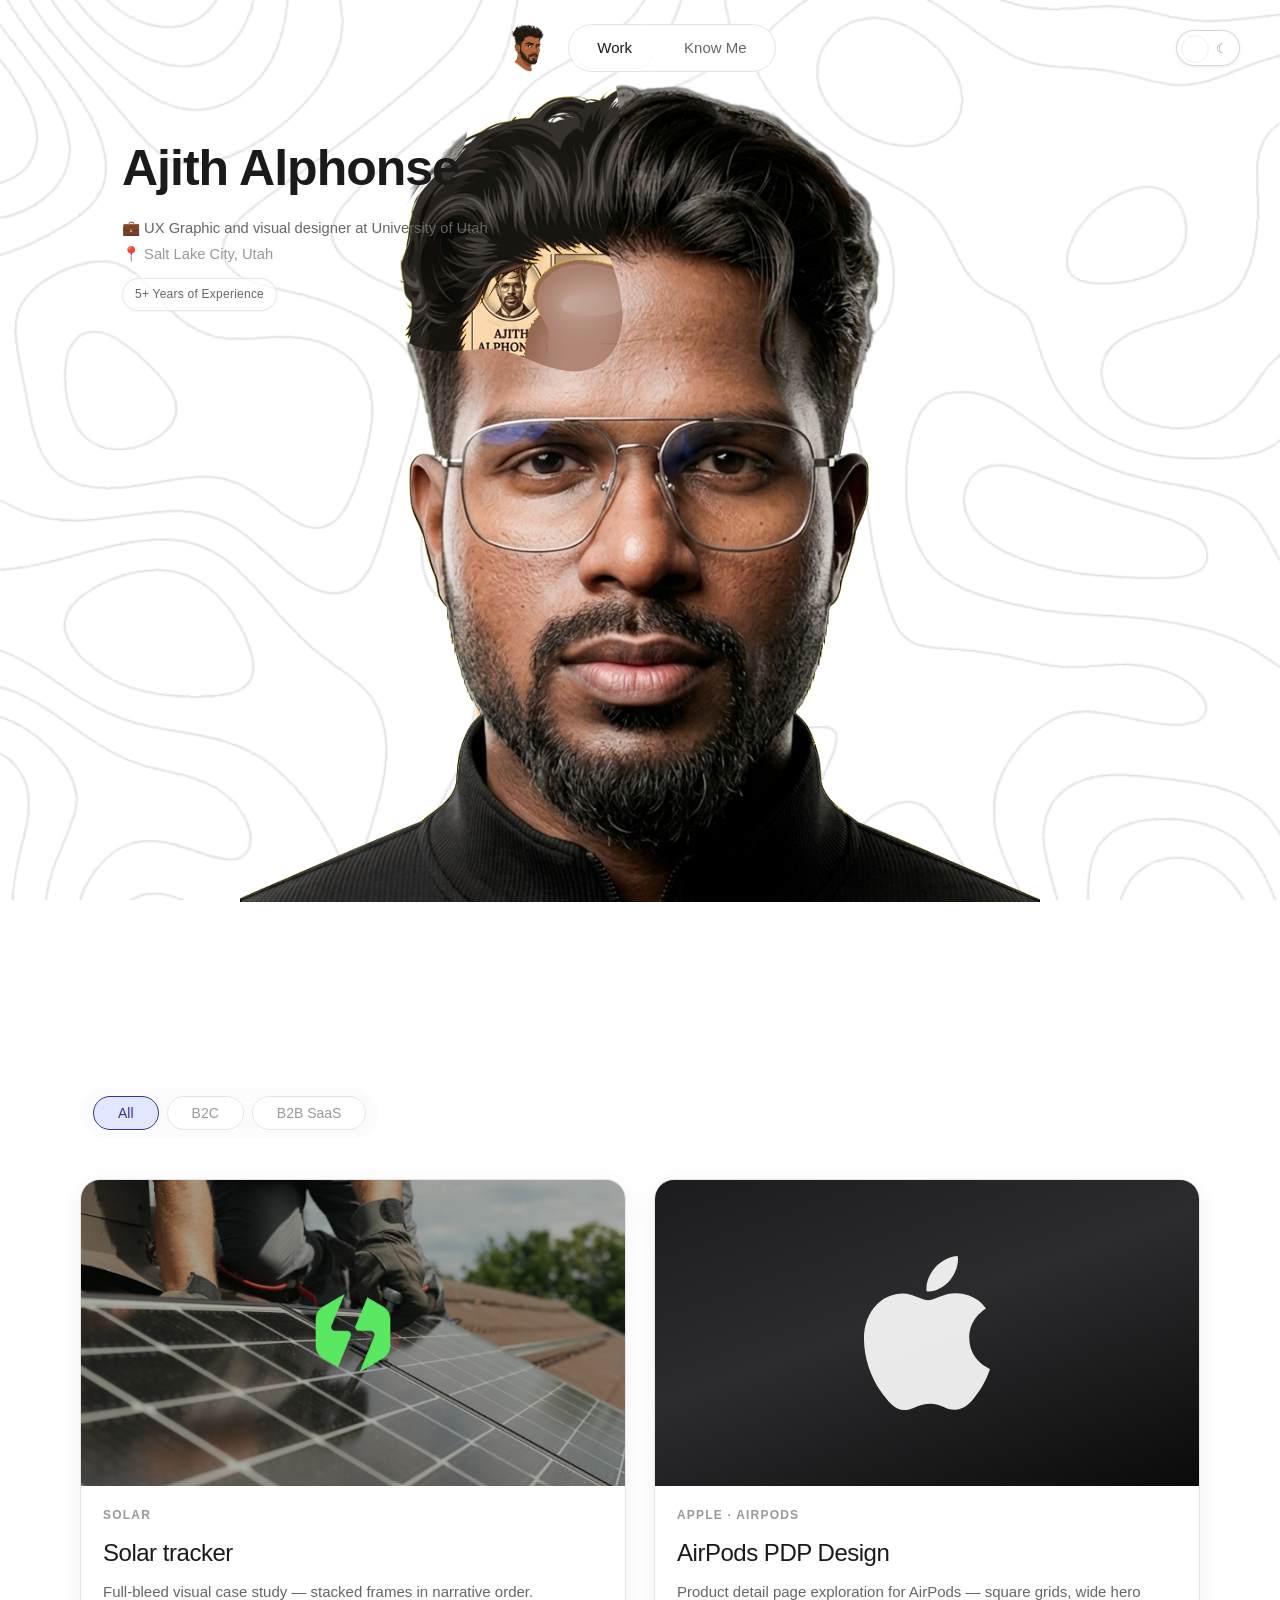
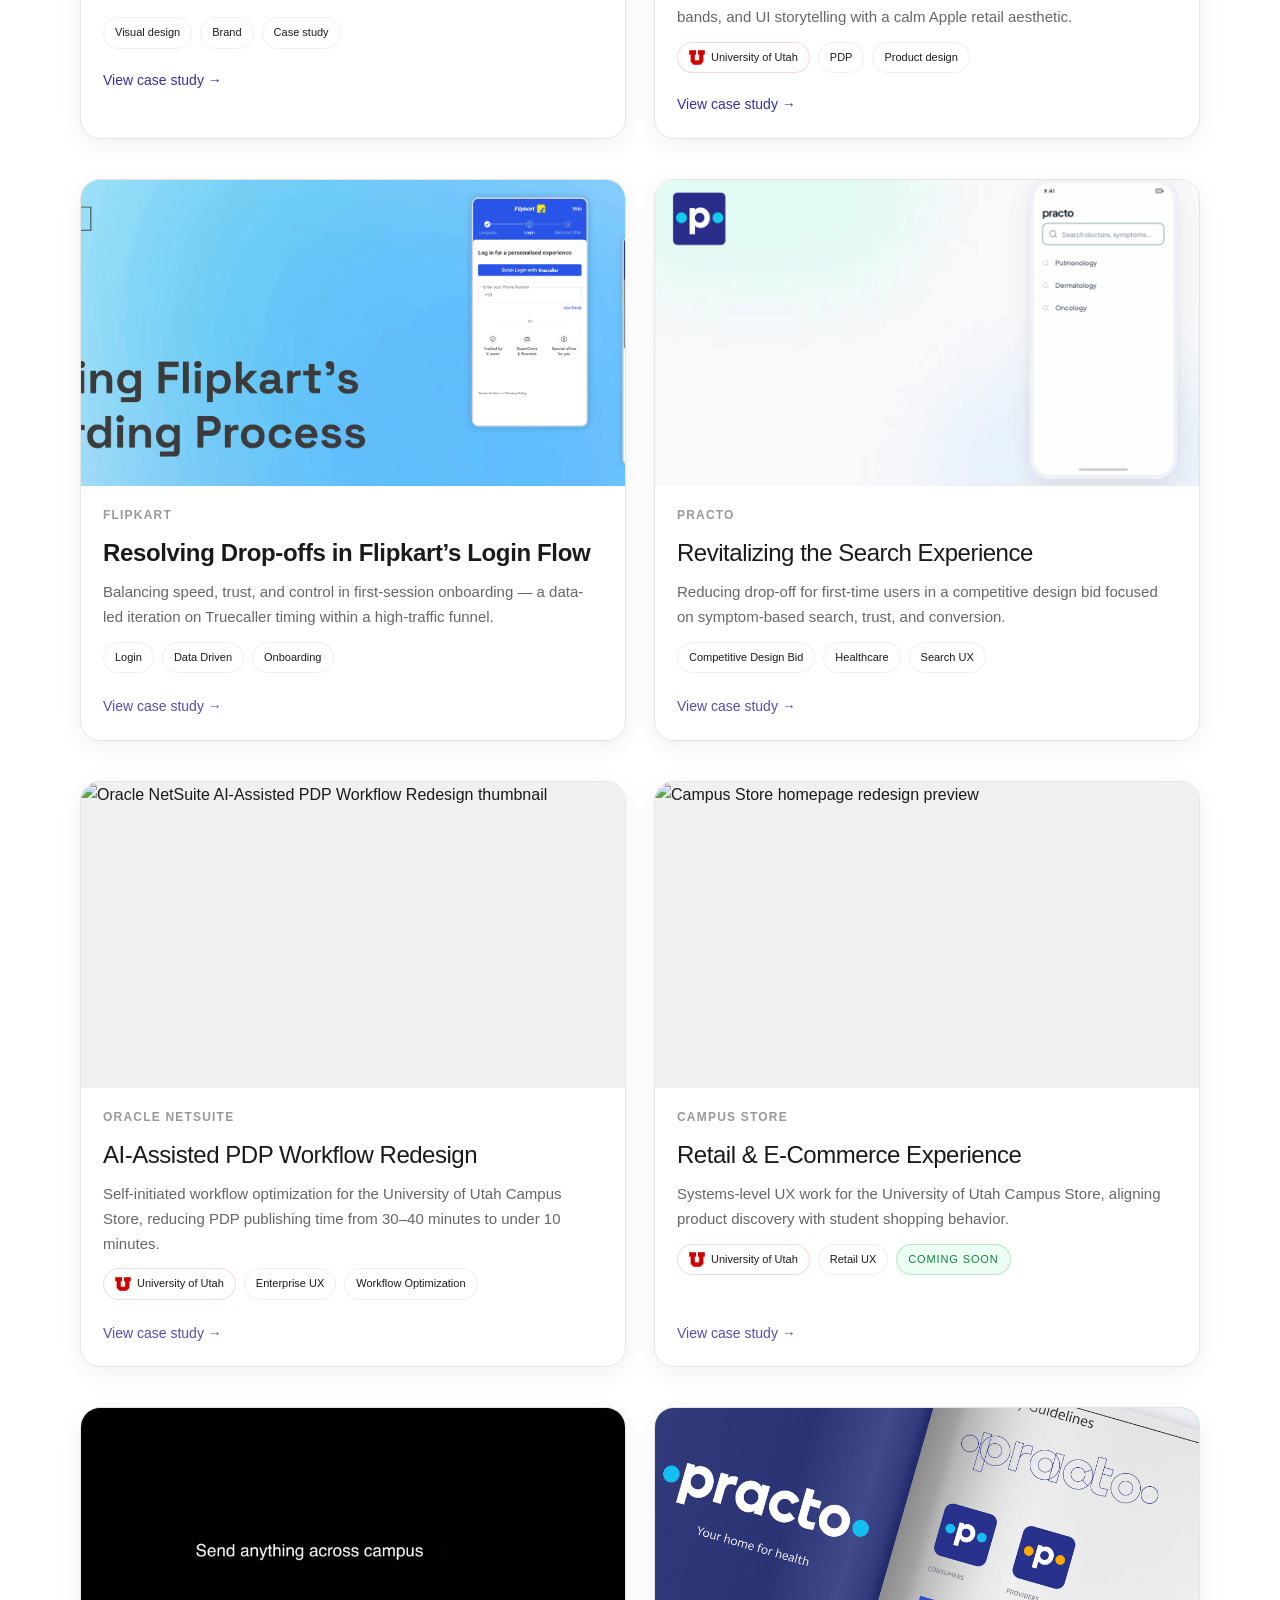
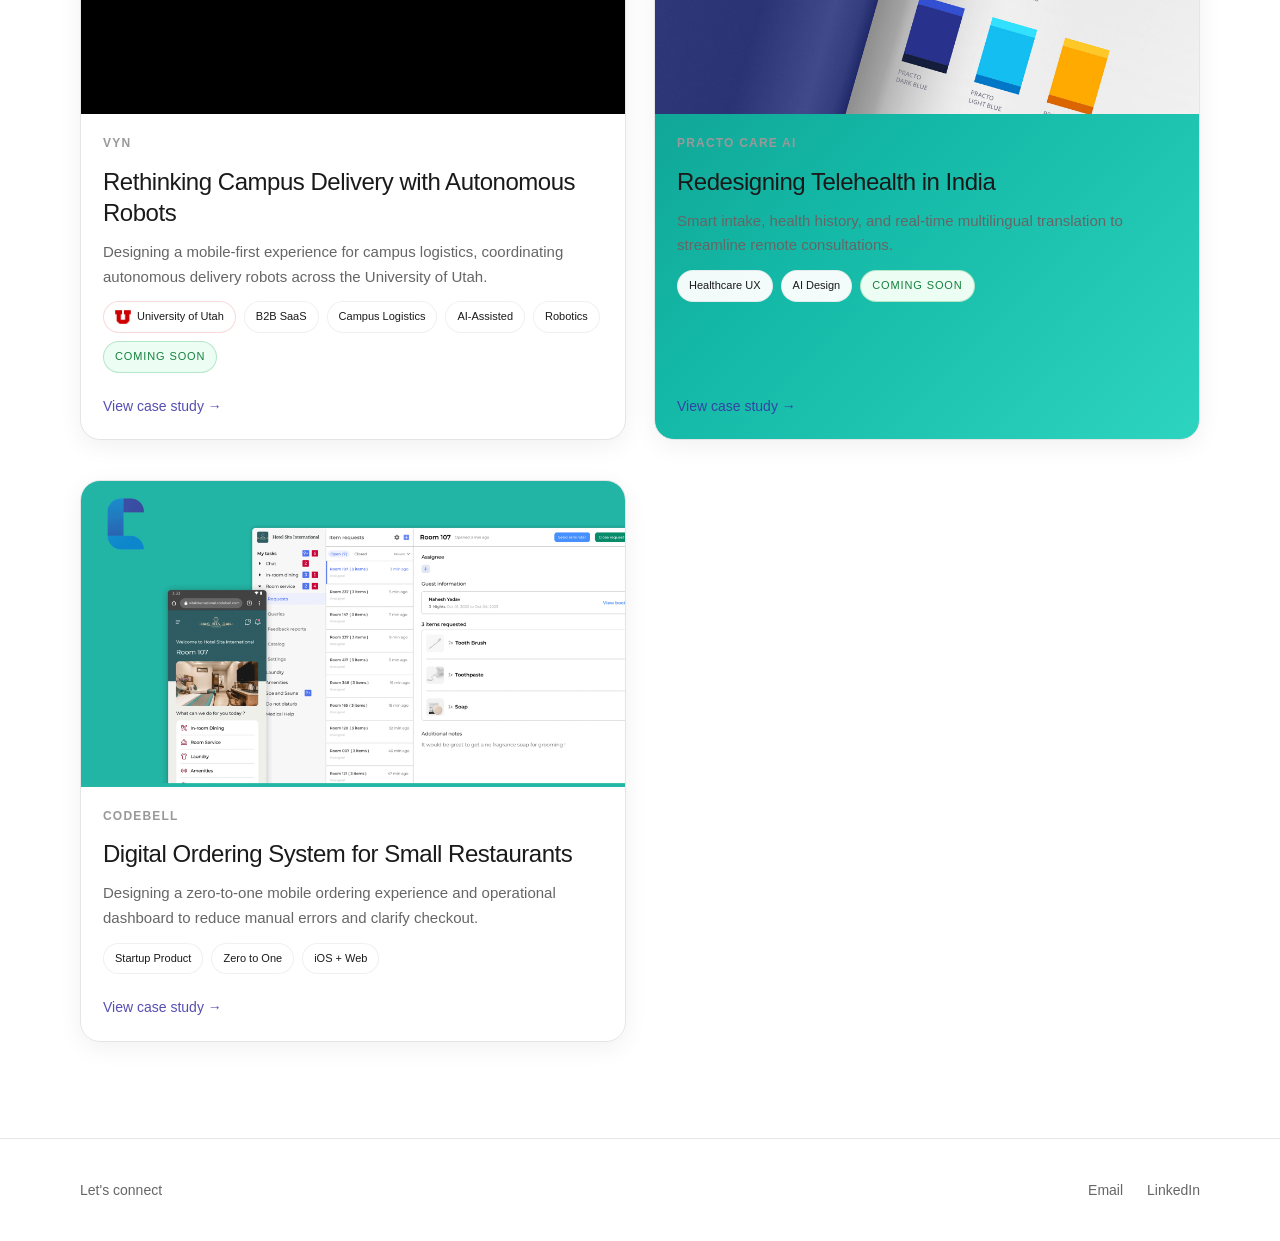
==== commit a346af9a: "Add graphic design portfolio case studies and assets Co-authored-by: Cursor <cursoragent@cursor.com>" ====
--- a/index.html
+++ b/index.html
@@ -18,6 +18,14 @@
     <link rel="stylesheet" href="styles.css">
     <link rel="preconnect" href="https://fonts.googleapis.com">
     <link rel="preconnect" href="https://fonts.gstatic.com" crossorigin>
+    <!-- Google tag (gtag.js) -->
+    <script async src="https://www.googletagmanager.com/gtag/js?id=G-TNSPYP46HC"></script>
+    <script>
+        window.dataLayer = window.dataLayer || [];
+        function gtag(){dataLayer.push(arguments);}
+        gtag('js', new Date());
+        gtag('config', 'G-TNSPYP46HC');
+    </script>
 </head>
 <!-- EXPERIMENTAL SCROLL HERO: remove class "exp-scroll-hero" from <body> to disable (see styles.css + script.js blocks marked EXPERIMENTAL) -->
 <body class="exp-scroll-hero">
@@ -79,7 +87,7 @@
                         <p class="hero-identity-line">💼 UX Graphic and visual designer at University of Utah</p>
                         <p class="hero-identity-line hero-identity-line--muted">📍 Salt Lake City, Utah</p>
                         <p class="hero-identity-chip-wrap">
-                            <span class="hero-identity-chip">6+ Years of Experience</span>
+                            <span class="hero-identity-chip">5+ Years of Experience</span>
                         </p>
                     </div>
                     <div class="hero-inner">
@@ -121,9 +129,68 @@
 
                 <div class="project-hero-list">
 
+                    <!-- Solar -->
+                    <article id="project-solar" class="project-card project-hero project-hero--solar" data-category="b2c">
+                        <div class="project-hero-inner">
+                            <div class="project-hero-media">
+                                <a href="projects/solar.html" class="project-hero-media-link" aria-label="Open Solar tracker case study">
+                                    <div class="project-hero-media-frame project-hero-media--solar">
+                                        <img src="assets/solar/one.webp" alt="Solar tracker — case study preview" class="project-hero-poster" decoding="async" loading="lazy">
+                                    </div>
+                                </a>
+                            </div>
+                            <div class="project-hero-text">
+                                <p class="project-hero-eyebrow">Solar</p>
+                                <h3 class="project-hero-title">Solar tracker</h3>
+                                <p class="project-hero-desc">
+                                    Full-bleed visual case study — stacked frames in narrative order.
+                                </p>
+                                <div class="project-tags">
+                                    <span class="tag">Visual design</span>
+                                    <span class="tag">Brand</span>
+                                    <span class="tag">Case study</span>
+                                </div>
+                                <a href="projects/solar.html" class="project-hero-link">View case study →</a>
+                            </div>
+                        </div>
+                    </article>
+
+                    <!-- Apple AirPods PDP (University of Utah Campus Store) -->
+                    <article id="project-airpods-pdp" class="project-card project-hero project-hero--airpods" data-category="b2c">
+                        <div class="project-hero-inner">
+                            <div class="project-hero-media">
+                                <a href="projects/airpods-pdp.html" class="project-hero-media-link" aria-label="Open AirPods PDP case study">
+                                    <div class="project-hero-media-frame project-hero-media--airpods">
+                                        <img src="assets/university%20of%20utah%20campus%20store-apple/apple.svg" alt="Apple" class="project-hero-poster project-hero-poster--airpods-logo" width="814" height="1000" decoding="async" loading="lazy">
+                                    </div>
+                                </a>
+                            </div>
+                            <div class="project-hero-text">
+                                <p class="project-hero-eyebrow">Apple · AirPods</p>
+                                <h3 class="project-hero-title">AirPods PDP Design</h3>
+                                <p class="project-hero-desc">
+                                    Product detail page exploration for AirPods — square grids, wide hero bands, and UI storytelling with a calm Apple retail aesthetic.
+                                </p>
+                                <div class="project-tags">
+                                    <span class="tag tag-university"><img src="assets/u logo.png" alt="U" class="tag-logo"> University of Utah</span>
+                                    <span class="tag">PDP</span>
+                                    <span class="tag">Product design</span>
+                                </div>
+                                <a href="projects/airpods-pdp.html" class="project-hero-link">View case study →</a>
+                            </div>
+                        </div>
+                    </article>
+
                     <!-- Flipkart — Onboarding & Login -->
                     <article id="project-flipkart-onboarding" class="project-card project-hero" data-category="b2c">
                         <div class="project-hero-inner">
+                            <div class="project-hero-media">
+                                <div class="project-hero-media-link project-hero-media-link--static">
+                                    <div class="project-hero-media-frame project-hero-media--flipkart">
+                                        <img src="assets/flipkart/01-hero-onboarding.png" alt="Flipkart onboarding and login case study preview" class="project-hero-poster">
+                                    </div>
+                                </div>
+                            </div>
                             <div class="project-hero-text">
                                 <p class="project-hero-eyebrow">Flipkart</p>
                                 <h3 class="project-hero-title project-hero-title--flipkart">Resolving Drop-offs in Flipkart&rsquo;s Login Flow</h3>
@@ -135,14 +202,7 @@
                                     <span class="tag">Data Driven</span>
                                     <span class="tag">Onboarding</span>
                                 </div>
-                                <span class="project-hero-link project-hero-link--soon">Case study unavailable</span>
-                            </div>
-                            <div class="project-hero-media">
-                                <div class="project-hero-media-link project-hero-media-link--static">
-                                    <div class="project-hero-media-frame project-hero-media--flipkart">
-                                        <img src="assets/flipkart/01-hero-onboarding.png" alt="Flipkart onboarding and login case study preview" class="project-hero-poster">
-                                    </div>
-                                </div>
+                                <span class="project-hero-link project-hero-link--disabled" aria-disabled="true">View case study →</span>
                             </div>
                         </div>
                     </article>
@@ -150,6 +210,13 @@
                     <!-- Practo Search Experience -->
                     <article id="project-practo-search" class="project-card project-hero" data-category="b2c">
                         <div class="project-hero-inner">
+                            <div class="project-hero-media">
+                                <div class="project-hero-media-link project-hero-media-link--static">
+                                    <div class="project-hero-media-frame project-hero-media--search">
+                                        <img src="assets/practo_portfolio_thumbnail.avif" alt="Practo Search redesign preview" class="project-hero-poster">
+                                    </div>
+                                </div>
+                            </div>
                             <div class="project-hero-text">
                                 <p class="project-hero-eyebrow">Practo</p>
                                 <h3 class="project-hero-title">Revitalizing the Search Experience</h3>
@@ -161,14 +228,7 @@
                                     <span class="tag">Healthcare</span>
                                     <span class="tag">Search UX</span>
                                 </div>
-                                <span class="project-hero-link project-hero-link--soon">Case study unavailable</span>
-                            </div>
-                            <div class="project-hero-media">
-                                <div class="project-hero-media-link project-hero-media-link--static">
-                                    <div class="project-hero-media-frame project-hero-media--search">
-                                        <img src="assets/practo_portfolio_thumbnail.avif" alt="Practo Search redesign preview" class="project-hero-poster">
-                                    </div>
-                                </div>
+                                <span class="project-hero-link project-hero-link--disabled" aria-disabled="true">View case study →</span>
                             </div>
                         </div>
                     </article>
@@ -176,6 +236,13 @@
                     <!-- Oracle NetSuite -->
                     <article id="project-netsuite" class="project-card project-hero" data-category="b2b">
                         <div class="project-hero-inner">
+                            <div class="project-hero-media">
+                                <div class="project-hero-media-link project-hero-media-link--static">
+                                    <div class="project-hero-media-frame project-hero-media--netsuite">
+                                        <img src="assets/thumbnail_netsuite.avif" alt="Oracle NetSuite AI-Assisted PDP Workflow Redesign thumbnail" class="project-hero-poster">
+                                    </div>
+                                </div>
+                            </div>
                             <div class="project-hero-text">
                                 <p class="project-hero-eyebrow">Oracle NetSuite</p>
                                 <h3 class="project-hero-title">AI-Assisted PDP Workflow Redesign</h3>
@@ -187,14 +254,7 @@
                                     <span class="tag">Enterprise UX</span>
                                     <span class="tag">Workflow Optimization</span>
                                 </div>
-                                <span class="project-hero-link project-hero-link--soon">Case study unavailable</span>
-                            </div>
-                            <div class="project-hero-media">
-                                <div class="project-hero-media-link project-hero-media-link--static">
-                                    <div class="project-hero-media-frame project-hero-media--netsuite">
-                                        <img src="assets/thumbnail_netsuite.avif" alt="Oracle NetSuite AI-Assisted PDP Workflow Redesign thumbnail" class="project-hero-poster">
-                                    </div>
-                                </div>
+                                <span class="project-hero-link project-hero-link--disabled" aria-disabled="true">View case study →</span>
                             </div>
                         </div>
                     </article>
@@ -202,6 +262,13 @@
                     <!-- Campus Store -->
                     <article id="project-campus-store" class="project-card project-hero" data-category="b2b">
                         <div class="project-hero-inner">
+                            <div class="project-hero-media">
+                                <div class="project-hero-media-link project-hero-media-link--static">
+                                    <div class="project-hero-media-frame project-hero-media--campus">
+                                        <img src="assets/campus-store-thumbnail.jpg" alt="Campus Store homepage redesign preview" class="project-hero-poster">
+                                    </div>
+                                </div>
+                            </div>
                             <div class="project-hero-text">
                                 <p class="project-hero-eyebrow">Campus Store</p>
                                 <h3 class="project-hero-title">Retail & E‑Commerce Experience</h3>
@@ -213,14 +280,7 @@
                                     <span class="tag">Retail UX</span>
                                     <span class="tag tag-coming-soon">Coming soon</span>
                                 </div>
-                                <span class="project-hero-link project-hero-link--soon">Case study unavailable</span>
-                            </div>
-                            <div class="project-hero-media">
-                                <div class="project-hero-media-link project-hero-media-link--static">
-                                    <div class="project-hero-media-frame project-hero-media--campus">
-                                        <img src="assets/campus-store-thumbnail.jpg" alt="Campus Store homepage redesign preview" class="project-hero-poster">
-                                    </div>
-                                </div>
+                                <span class="project-hero-link project-hero-link--disabled" aria-disabled="true">View case study →</span>
                             </div>
                         </div>
                     </article>
@@ -228,6 +288,13 @@
                     <!-- VYN -->
                     <article id="project-vyn" class="project-card project-hero" data-category="b2b">
                         <div class="project-hero-inner">
+                            <div class="project-hero-media">
+                                <div class="project-hero-media-link project-hero-media-link--static">
+                                    <div class="project-hero-media-frame project-hero-media--vyn">
+                                        <img src="assets/vyn-tumbnail.avif" alt="VYN campus delivery preview" class="project-hero-poster">
+                                    </div>
+                                </div>
+                            </div>
                             <div class="project-hero-text">
                                 <p class="project-hero-eyebrow">VYN</p>
                                 <h3 class="project-hero-title">Rethinking Campus Delivery with Autonomous Robots</h3>
@@ -242,14 +309,7 @@
                                     <span class="tag">Robotics</span>
                                     <span class="tag tag-coming-soon">Coming soon</span>
                                 </div>
-                                <span class="project-hero-link project-hero-link--soon">Case study unavailable</span>
-                            </div>
-                            <div class="project-hero-media">
-                                <div class="project-hero-media-link project-hero-media-link--static">
-                                    <div class="project-hero-media-frame project-hero-media--vyn">
-                                        <img src="assets/vyn-tumbnail.avif" alt="VYN campus delivery preview" class="project-hero-poster">
-                                    </div>
-                                </div>
+                                <span class="project-hero-link project-hero-link--disabled" aria-disabled="true">View case study →</span>
                             </div>
                         </div>
                     </article>
@@ -257,6 +317,13 @@
                     <!-- Practo Care AI -->
                     <article id="project-practo-care-ai" class="project-card project-hero" data-category="b2c">
                         <div class="project-hero-inner">
+                            <div class="project-hero-media">
+                                <div class="project-hero-media-link project-hero-media-link--static">
+                                    <div class="project-hero-media-frame project-hero-media--practo-ai">
+                                        <img src="assets/practo-tumbnail.jpg" alt="Practo Care AI preview" class="project-hero-poster">
+                                    </div>
+                                </div>
+                            </div>
                             <div class="project-hero-text">
                                 <p class="project-hero-eyebrow">Practo Care AI</p>
                                 <h3 class="project-hero-title">Redesigning Telehealth in India</h3>
@@ -268,14 +335,7 @@
                                     <span class="tag">AI Design</span>
                                     <span class="tag tag-coming-soon">Coming soon</span>
                                 </div>
-                                <span class="project-hero-link project-hero-link--soon">Case study unavailable</span>
-                            </div>
-                            <div class="project-hero-media">
-                                <div class="project-hero-media-link project-hero-media-link--static">
-                                    <div class="project-hero-media-frame project-hero-media--practo-ai">
-                                        <img src="assets/practo-tumbnail.jpg" alt="Practo Care AI preview" class="project-hero-poster">
-                                    </div>
-                                </div>
+                                <span class="project-hero-link project-hero-link--disabled" aria-disabled="true">View case study →</span>
                             </div>
                         </div>
                     </article>
@@ -283,6 +343,13 @@
                     <!-- Codebell — coming soon (not linked) -->
                     <article id="project-codebell" class="project-card project-hero project-hero--coming-soon" data-category="b2b" aria-label="Codebell — case study coming soon">
                         <div class="project-hero-inner">
+                            <div class="project-hero-media">
+                                <div class="project-hero-media-link project-hero-media-link--static">
+                                    <div class="project-hero-media-frame project-hero-media--codebell">
+                                        <img src="assets/codebell-thumbnail.png" alt="Codebell ordering system preview" class="project-hero-poster">
+                                    </div>
+                                </div>
+                            </div>
                             <div class="project-hero-text">
                                 <p class="project-hero-eyebrow">Codebell</p>
                                 <h3 class="project-hero-title">Digital Ordering System for Small Restaurants</h3>
@@ -294,14 +361,7 @@
                                     <span class="tag">Zero to One</span>
                                     <span class="tag">iOS + Web</span>
                                 </div>
-                                <span class="project-hero-link project-hero-link--soon coming-soon-chip">Coming soon</span>
-                            </div>
-                            <div class="project-hero-media">
-                                <div class="project-hero-media-link project-hero-media-link--static">
-                                    <div class="project-hero-media-frame project-hero-media--codebell">
-                                        <img src="assets/codebell-thumbnail.png" alt="Codebell ordering system preview" class="project-hero-poster">
-                                    </div>
-                                </div>
+                                <span class="project-hero-link project-hero-link--disabled" aria-disabled="true">View case study →</span>
                             </div>
                         </div>
                     </article>
--- a/styles.css
+++ b/styles.css
@@ -1,6 +1,6 @@
 /* ===== CSS Variables ===== */
 :root {
-    --color-bg: #FAFAFA;
+    --color-bg: #FFFFFF;
     --color-white: #FFFFFF;
     --color-text-primary: #1A1A1A;
     --color-text-secondary: #666666;
@@ -654,10 +654,19 @@
     background: transparent;
 }
 
-/* Projects: always transparent so video shows through gaps between cards */
+html[data-theme="light"] body.exp-scroll-hero .main {
+    background: #ffffff;
+}
+
+/* Projects: dark theme keeps gaps over video; light theme uses solid white */
 body.exp-scroll-hero .projects {
     background: transparent;
     position: relative;
+    z-index: 2;
+}
+
+html[data-theme="light"] body.exp-scroll-hero .projects {
+    background: #ffffff;
 }
 
 /* Filter chips: frosted pill during stage, normal after */
@@ -697,7 +706,7 @@
 
 /* ===== About / Know Me Page ===== */
 .about-body {
-    background: radial-gradient(circle at top left, rgba(37, 99, 235, 0.08), transparent 55%), #FAFAFA;
+    background: radial-gradient(circle at top left, rgba(37, 99, 235, 0.08), transparent 55%), #FFFFFF;
 }
 
 .about-main {
@@ -975,6 +984,7 @@
 .projects {
     padding-bottom: var(--spacing-3xl);
     position: relative;
+    z-index: 2;
 }
 
 .projects-filters {
@@ -1015,58 +1025,70 @@
 }
 
 .project-hero-list {
-    display: flex;
-    flex-direction: column;
-    gap: var(--spacing-2xl);
+    display: grid;
+    grid-template-columns: repeat(2, minmax(0, 1fr));
+    column-gap: 28px;
+    row-gap: 40px;
+    align-items: stretch;
 }
 
 .project-card {
     background: var(--color-white);
-    border-radius: 20px;
+    border-radius: var(--radius-lg);
     border: 1px solid var(--color-border);
-    box-shadow: var(--shadow-md);
+    box-shadow: 0 6px 24px rgba(0, 0, 0, 0.06);
     transition: box-shadow 0.25s ease, transform 0.25s ease, border-color 0.25s ease;
 }
 
 .project-card:hover {
-    box-shadow: var(--shadow-lg);
-    border-color: transparent;
-    transform: scale(1.02) translateY(-2px);
+    box-shadow: 0 12px 36px rgba(0, 0, 0, 0.1);
+    border-color: rgba(0, 0, 0, 0.06);
+    transform: translateY(-3px);
     transition: box-shadow 0.25s ease, transform 0.2s ease, border-color 0.25s ease;
 }
 
+html[data-theme="dark"] .project-card:hover {
+    border-color: rgba(255, 255, 255, 0.08);
+}
+
 .project-hero {
     display: flex;
-    padding: 32px 32px 32px;
+    flex-direction: column;
+    padding: 0;
+    height: 100%;
 }
 
 .project-hero-inner {
-    display: grid;
-    grid-template-columns: minmax(0, 2fr) minmax(0, 3fr);
-    align-items: center;
-    gap: var(--spacing-xl);
+    display: flex;
+    flex-direction: column;
+    align-items: stretch;
+    gap: 0;
     width: 100%;
+    min-height: 100%;
+    flex: 1 1 auto;
 }
 
 .project-hero-text {
     display: flex;
     flex-direction: column;
-    gap: 16px;
+    gap: 12px;
+    padding: 20px 22px 22px;
+    flex: 1 1 auto;
 }
 
 .project-hero-eyebrow {
-    font-size: 14px;
+    font-size: 12px;
     font-weight: 600;
-    letter-spacing: 0.08em;
+    letter-spacing: 0.1em;
     text-transform: uppercase;
     color: var(--color-text-muted);
 }
 
 .project-hero-title {
     font-family: var(--font-display);
-    font-size: 32px;
+    font-size: clamp(1.25rem, 2vw, 1.5rem);
     font-weight: 500;
-    line-height: 1.25;
+    line-height: 1.3;
     letter-spacing: -0.02em;
     color: var(--color-text-primary);
 }
@@ -1078,10 +1100,16 @@
 }
 
 .project-hero-desc {
-    font-size: 16px;
-    line-height: 1.7;
+    font-size: 15px;
+    line-height: 1.65;
     color: var(--color-text-secondary);
-    max-width: 520px;
+    max-width: none;
+}
+
+.project-hero-list .project-hero .tag {
+    padding: 6px 11px;
+    font-size: 11px;
+    font-weight: 500;
 }
 
 .project-tags {
@@ -1239,7 +1267,7 @@
     font-weight: 500;
 }
 
-Project card color variations
+/* Project card color variations */
 .project-thumbnail.vyn-theme {
     background: linear-gradient(135deg, #0a0a0b 0%, #111113 50%, #18181b 100%);
 }
@@ -1308,8 +1336,9 @@
 
 /* ===== Project hero media ===== */
 .project-hero-media {
-    display: flex;
-    justify-content: flex-end;
+    display: block;
+    width: 100%;
+    flex-shrink: 0;
 }
 
 .project-hero-media-link {
@@ -1334,6 +1363,95 @@
     border-radius: inherit;
     background: radial-gradient(circle at 0% 0%, rgba(255,255,255,0.18), transparent 55%);
     pointer-events: none;
+}
+
+/* Work grid: flat 16:9 thumbnails (no heavy chrome) */
+.project-hero-list > .project-card {
+    overflow: hidden;
+}
+
+.project-hero-list .project-hero-media-frame {
+    border-radius: 0;
+    padding: 0;
+    box-shadow: none;
+    background: var(--color-border-light);
+    border: none;
+    aspect-ratio: 16 / 9;
+}
+
+.project-hero-list .project-hero-media-frame::before {
+    display: none;
+}
+
+.project-hero-list .project-hero-media--search,
+.project-hero-list .project-hero-media--netsuite,
+.project-hero-list .project-hero-media--codebell,
+.project-hero-list .project-hero-media--vyn,
+.project-hero-list .project-hero-media--practo-ai,
+.project-hero-list .project-hero-media--flipkart,
+.project-hero-list .project-hero-media--campus,
+.project-hero-list .project-hero-media--solar {
+    background: var(--color-border-light);
+}
+
+.project-hero-list .project-hero-media--airpods {
+    background: linear-gradient(160deg, #1c1c1e 0%, #2c2c2e 45%, #0a0a0b 100%);
+}
+
+/* AirPods PDP — homepage card hover */
+.project-hero--airpods .project-hero-media-frame {
+    transition: transform 0.55s cubic-bezier(0.22, 1, 0.36, 1), box-shadow 0.45s ease;
+    will-change: transform;
+}
+
+.project-hero--airpods:hover .project-hero-media-frame {
+    transform: scale(1.035);
+    box-shadow: 0 20px 48px rgba(0, 0, 0, 0.22);
+}
+
+/* AirPods card: Apple mark as thumbnail (SVG), centered on dark frame */
+.project-hero--airpods .project-hero-poster--airpods-logo {
+    object-fit: contain;
+    padding: clamp(14%, 4.5vw, 20%) clamp(16%, 5vw, 22%);
+    box-sizing: border-box;
+    filter: invert(1);
+    opacity: 0.9;
+}
+
+@media (prefers-reduced-motion: reduce) {
+    .project-hero--airpods .project-hero-media-frame {
+        transition: none;
+    }
+
+    .project-hero--airpods:hover .project-hero-media-frame {
+        transform: none;
+    }
+}
+
+/* Solar — homepage card: premium hover on preview */
+.project-hero--solar .project-hero-media-frame {
+    transition: transform 0.55s cubic-bezier(0.22, 1, 0.36, 1), box-shadow 0.45s ease;
+    will-change: transform;
+}
+
+.project-hero--solar:hover .project-hero-media-frame {
+    transform: scale(1.035);
+    box-shadow: 0 20px 48px rgba(0, 0, 0, 0.18);
+}
+
+@media (prefers-reduced-motion: reduce) {
+    .project-hero--solar .project-hero-media-frame {
+        transition: none;
+    }
+
+    .project-hero--solar:hover .project-hero-media-frame {
+        transform: none;
+    }
+}
+
+.project-hero-list .project-hero-media--campus::before,
+.project-hero-list .project-hero-media--flipkart::before {
+    display: none;
 }
 
 .project-hero-poster,
@@ -1347,6 +1465,11 @@
     display: block;
 }
 
+.project-hero-list .project-hero-poster,
+.project-hero-list .project-hero-video {
+    border-radius: 0;
+}
+
 .project-hero-video {
     opacity: 0;
     transition: opacity 0.25s ease;
@@ -1390,6 +1513,25 @@
     text-decoration: none;
 }
 
+/* Case study CTA present but not navigable (no detail pages) */
+.project-hero-link--disabled {
+    font-size: 14px;
+    font-weight: 500;
+    color: var(--color-accent);
+    pointer-events: none;
+    cursor: var(--cursor-default-asset) 2 2, default;
+    opacity: 0.85;
+}
+
+.project-hero-link--disabled:hover {
+    text-decoration: none;
+}
+
+.project-hero-list .project-hero-text .project-hero-link--disabled {
+    margin-top: auto;
+    padding-top: 10px;
+}
+
 .project-hero-media-link--static {
     cursor: url('assets/cursor-default.png') 2 2, default;
 }
@@ -1442,32 +1584,23 @@
 }
 
 @media (max-width: 1024px) {
-    .project-hero-inner {
-        grid-template-columns: 1.1fr 1.4fr;
-    }
-}
-
-@media (max-width: 900px) {
-    .project-hero {
-        padding: 24px 20px;
-    }
-
-    .project-hero-inner {
+    .project-hero-list {
         grid-template-columns: 1fr;
-    }
-
-    .project-hero-media {
-        justify-content: flex-start;
+        row-gap: 28px;
     }
 }
 
 @media (max-width: 640px) {
     .project-hero-title {
-        font-size: 26px;
+        font-size: 1.25rem;
     }
 
     .project-hero-desc {
-        font-size: 15px;
+        font-size: 14px;
+    }
+
+    .project-hero-text {
+        padding: 16px 18px 18px;
     }
 }
 
@@ -1639,11 +1772,12 @@
     }
 
     .project-hero-list {
-        gap: var(--spacing-lg);
+        row-gap: var(--spacing-lg);
+        column-gap: var(--spacing-md);
     }
 
     .project-hero {
-        padding: var(--spacing-lg);
+        padding: 0;
     }
 
     .project-hero-title {
@@ -1687,13 +1821,13 @@
         font-size: 11px;
     }
 
-    .project-hero-media-frame {
-        border-radius: 16px;
-    }
-
-    .project-hero-poster,
-    .project-hero-video {
-        border-radius: 13px;
+    .project-hero-list .project-hero-media-frame {
+        border-radius: 0;
+    }
+
+    .project-hero-list .project-hero-poster,
+    .project-hero-list .project-hero-video {
+        border-radius: 0;
     }
 
     /* Footer */
@@ -1734,7 +1868,7 @@
     }
 
     .project-hero {
-        padding: var(--spacing-md);
+        padding: 0;
     }
 
     .project-card {
@@ -1745,13 +1879,13 @@
         font-size: 20px;
     }
 
-    .project-hero-media-frame {
-        border-radius: 12px;
-    }
-
-    .project-hero-poster,
-    .project-hero-video {
-        border-radius: 9px;
+    .project-hero-list .project-hero-media-frame {
+        border-radius: 0;
+    }
+
+    .project-hero-list .project-hero-poster,
+    .project-hero-list .project-hero-video {
+        border-radius: 0;
     }
 }
 
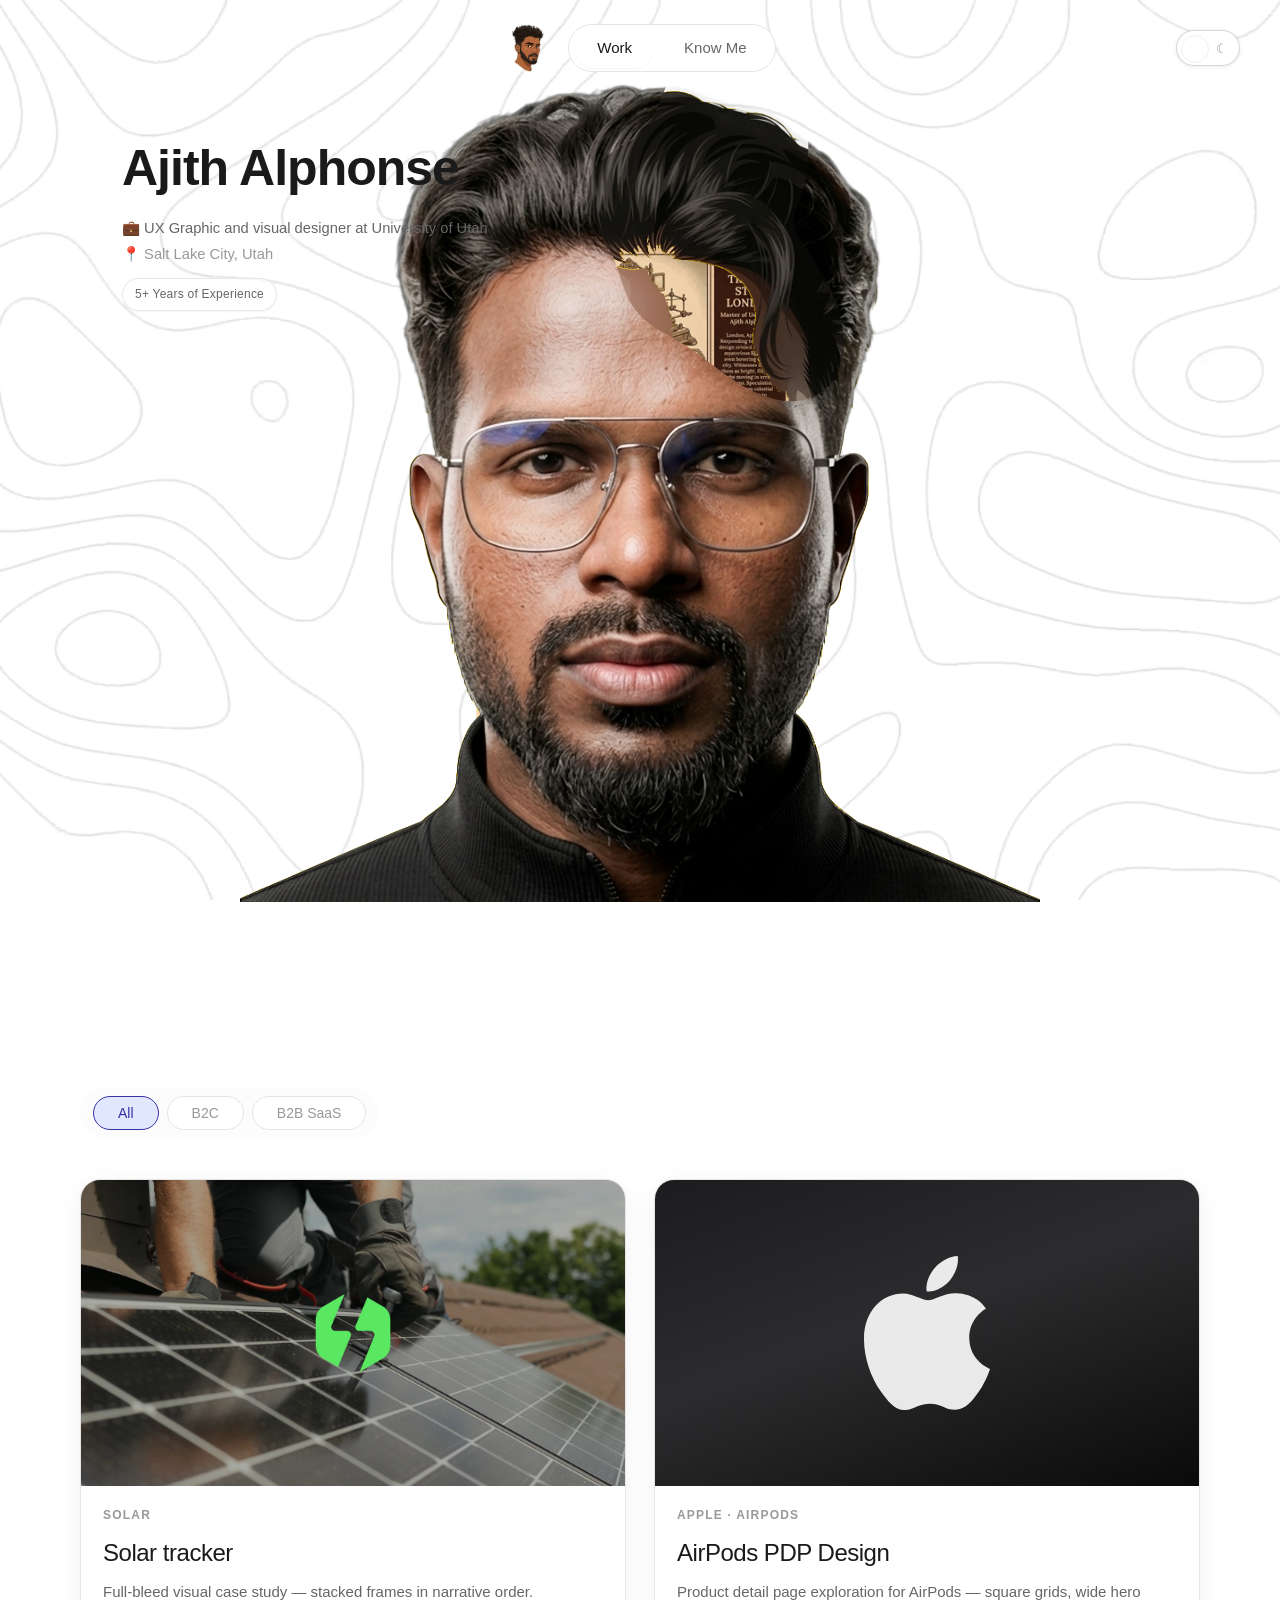
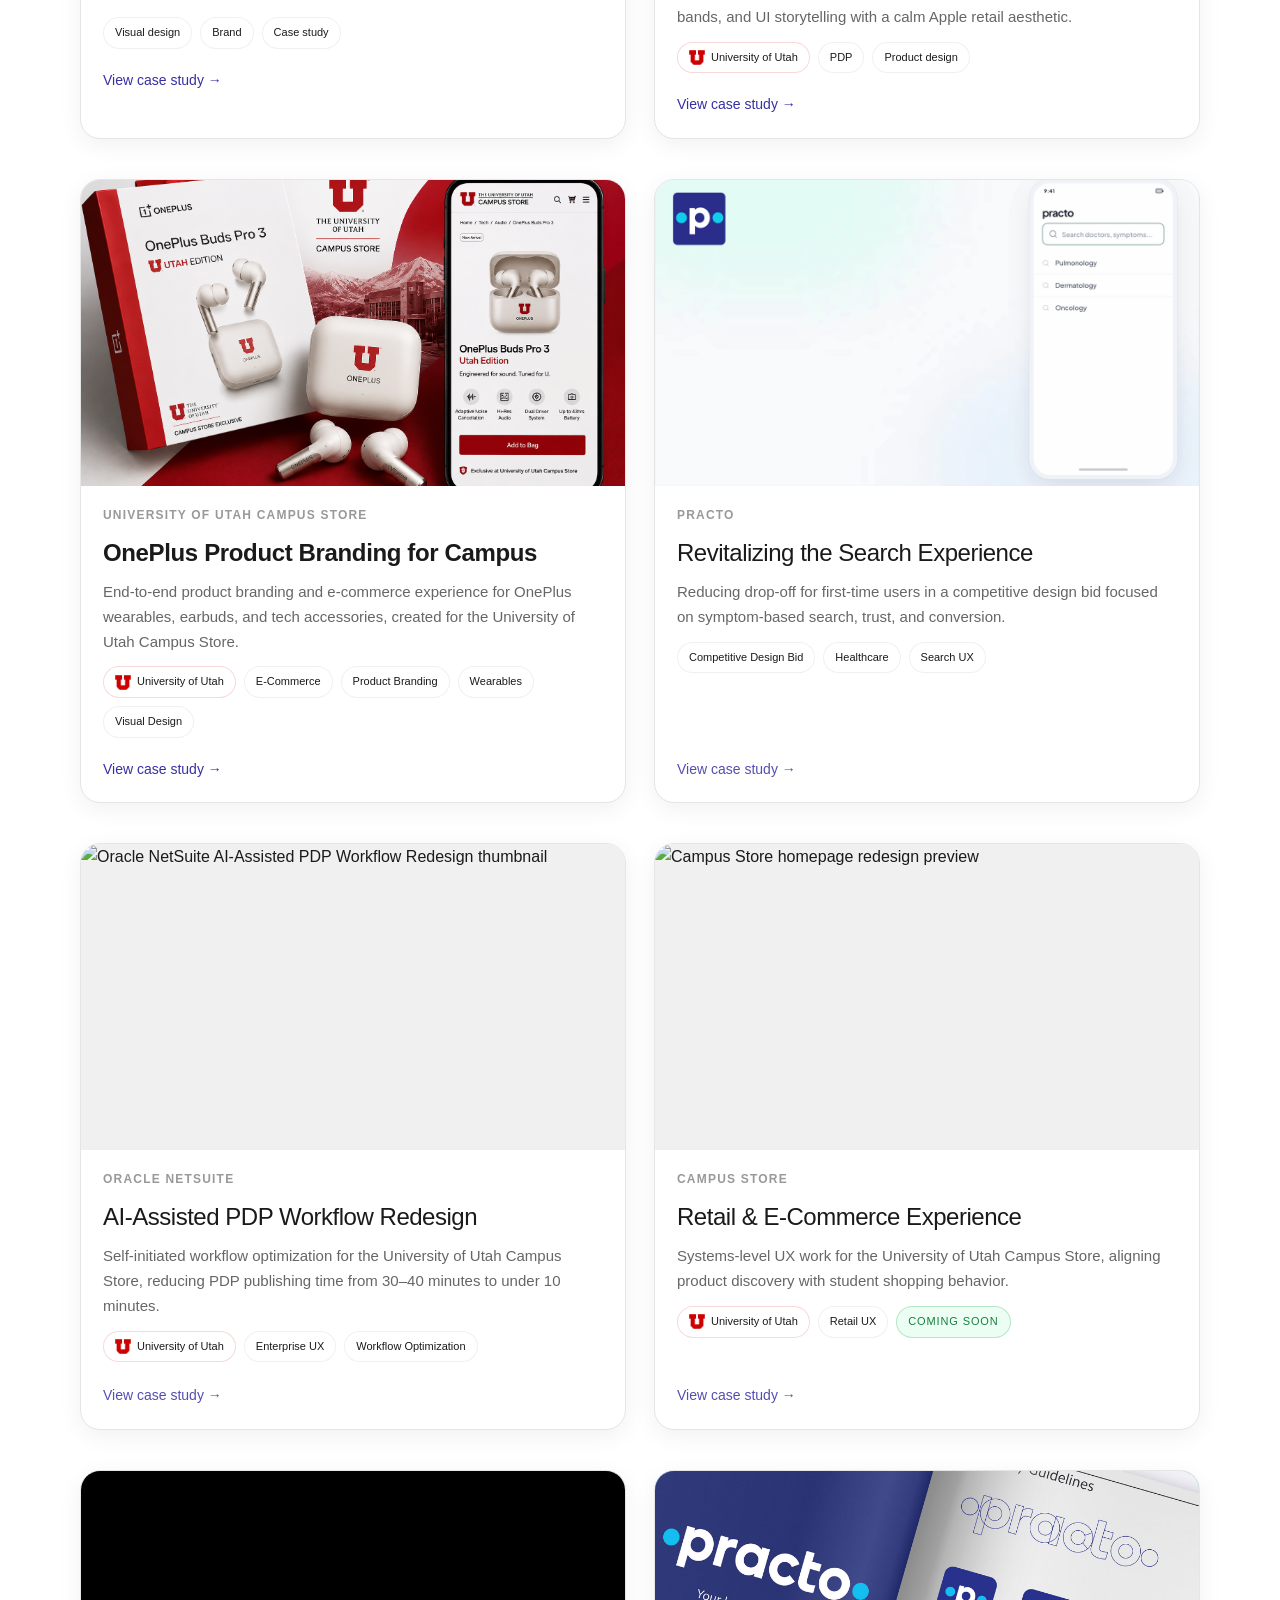
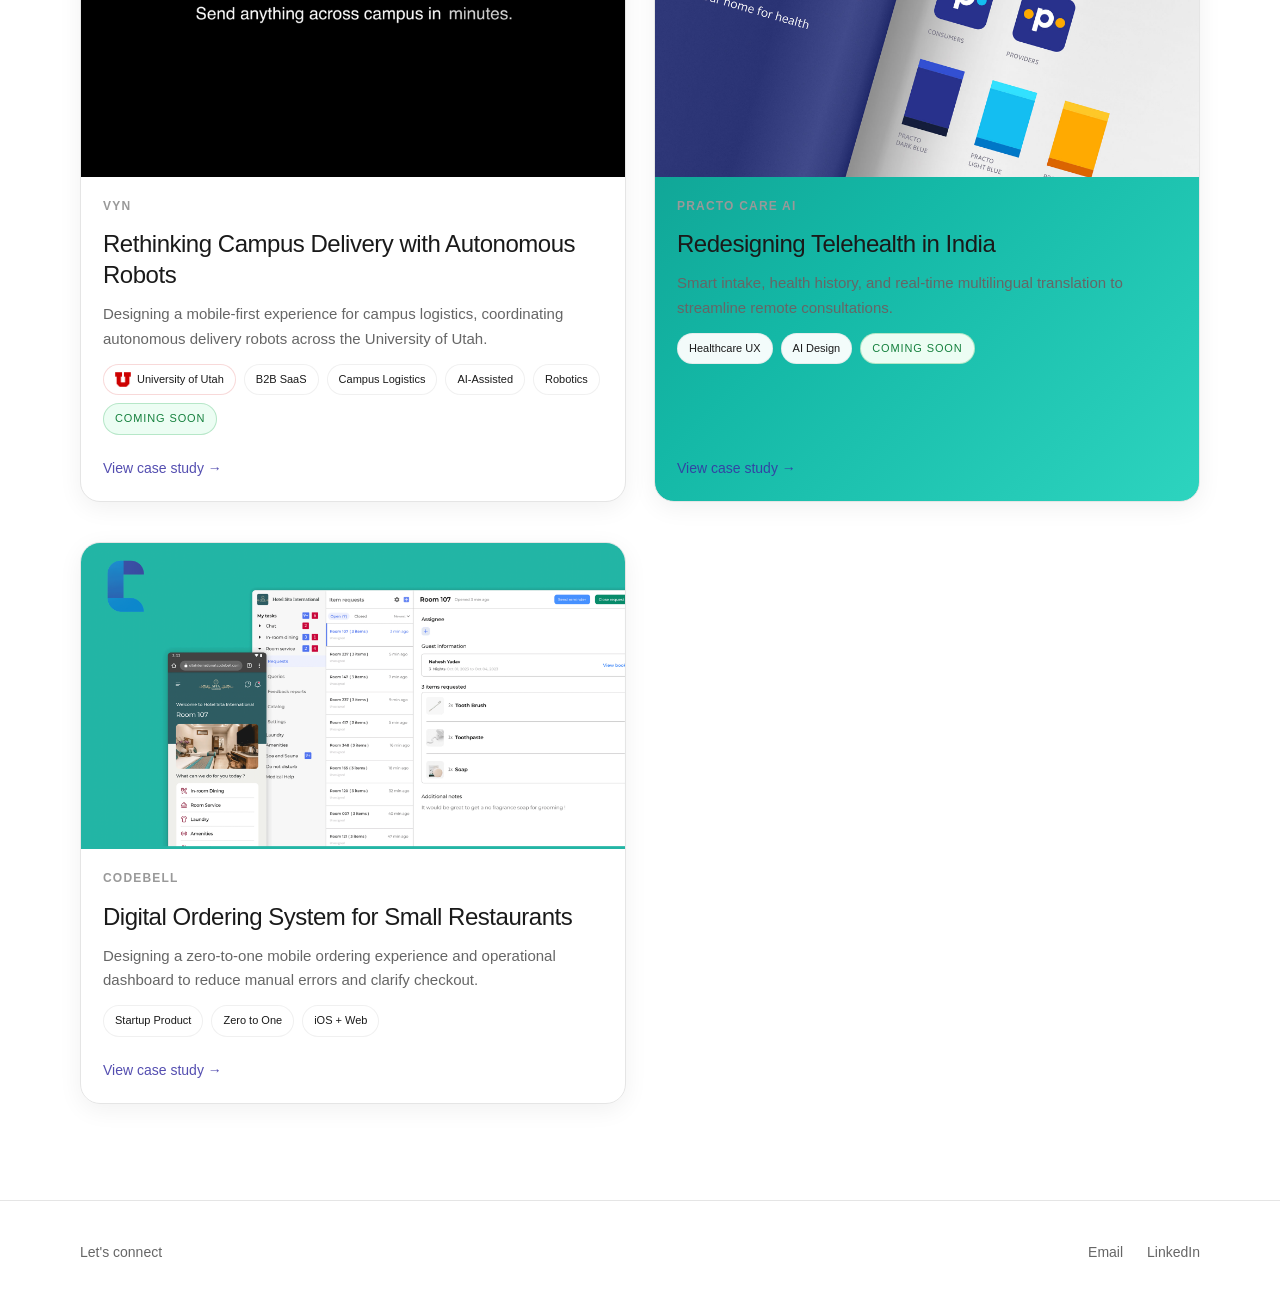
==== commit fa7abf80: "Update OnePlus graphic portfolio case study Co-authored-by: Cursor <cursoragent@cursor.com>" ====
--- a/index.html
+++ b/index.html
@@ -181,28 +181,30 @@
                         </div>
                     </article>
 
-                    <!-- Flipkart — Onboarding & Login -->
-                    <article id="project-flipkart-onboarding" class="project-card project-hero" data-category="b2c">
-                        <div class="project-hero-inner">
-                            <div class="project-hero-media">
-                                <div class="project-hero-media-link project-hero-media-link--static">
-                                    <div class="project-hero-media-frame project-hero-media--flipkart">
-                                        <img src="assets/flipkart/01-hero-onboarding.png" alt="Flipkart onboarding and login case study preview" class="project-hero-poster">
-                                    </div>
-                                </div>
-                            </div>
-                            <div class="project-hero-text">
-                                <p class="project-hero-eyebrow">Flipkart</p>
-                                <h3 class="project-hero-title project-hero-title--flipkart">Resolving Drop-offs in Flipkart&rsquo;s Login Flow</h3>
-                                <p class="project-hero-desc">
-                                    Balancing speed, trust, and control in first-session onboarding — a data-led iteration on Truecaller timing within a high-traffic funnel.
-                                </p>
-                                <div class="project-tags">
-                                    <span class="tag">Login</span>
-                                    <span class="tag">Data Driven</span>
-                                    <span class="tag">Onboarding</span>
-                                </div>
-                                <span class="project-hero-link project-hero-link--disabled" aria-disabled="true">View case study →</span>
+                    <!-- University of Utah Campus Store — OnePlus branding -->
+                    <article id="project-campus-store-oneplus" class="project-card project-hero project-hero--oneplus" data-category="b2c">
+                        <div class="project-hero-inner">
+                            <div class="project-hero-media">
+                                <a href="projects/oneplus-campus.html" class="project-hero-media-link" aria-label="Open OnePlus Campus Store branding case study">
+                                    <div class="project-hero-media-frame project-hero-media--oneplus-campus">
+                                        <img src="assets/onepluscs.png" alt="OnePlus product branding for Utah Campus Store — e-commerce PDP preview" class="project-hero-poster" decoding="async" loading="lazy">
+                                    </div>
+                                </a>
+                            </div>
+                            <div class="project-hero-text">
+                                <p class="project-hero-eyebrow">University of Utah Campus Store</p>
+                                <h3 class="project-hero-title project-hero-title--oneplus-campus">OnePlus Product Branding for Campus</h3>
+                                <p class="project-hero-desc">
+                                    End-to-end product branding and e-commerce experience for OnePlus wearables, earbuds, and tech accessories, created for the University of Utah Campus Store.
+                                </p>
+                                <div class="project-tags">
+                                    <span class="tag tag-university"><img src="assets/u logo.png" alt="U" class="tag-logo"> University of Utah</span>
+                                    <span class="tag">E-Commerce</span>
+                                    <span class="tag">Product Branding</span>
+                                    <span class="tag">Wearables</span>
+                                    <span class="tag">Visual Design</span>
+                                </div>
+                                <a href="projects/oneplus-campus.html" class="project-hero-link">View case study →</a>
                             </div>
                         </div>
                     </article>
--- a/styles.css
+++ b/styles.css
@@ -1093,7 +1093,7 @@
     color: var(--color-text-primary);
 }
 
-.project-hero-title--flipkart {
+.project-hero-title--oneplus-campus {
     font-family: "SF Pro Display", "SF Pro Text", -apple-system, BlinkMacSystemFont, "Helvetica Neue", Helvetica, Arial, sans-serif;
     font-weight: 600;
     letter-spacing: -0.015em;
@@ -1388,7 +1388,7 @@
 .project-hero-list .project-hero-media--codebell,
 .project-hero-list .project-hero-media--vyn,
 .project-hero-list .project-hero-media--practo-ai,
-.project-hero-list .project-hero-media--flipkart,
+.project-hero-list .project-hero-media--oneplus-campus,
 .project-hero-list .project-hero-media--campus,
 .project-hero-list .project-hero-media--solar {
     background: var(--color-border-light);
@@ -1449,8 +1449,29 @@
     }
 }
 
+/* OnePlus Campus — homepage card hover */
+.project-hero--oneplus .project-hero-media-frame {
+    transition: transform 0.55s cubic-bezier(0.22, 1, 0.36, 1), box-shadow 0.45s ease;
+    will-change: transform;
+}
+
+.project-hero--oneplus:hover .project-hero-media-frame {
+    transform: scale(1.035);
+    box-shadow: 0 20px 48px rgba(204, 0, 0, 0.14);
+}
+
+@media (prefers-reduced-motion: reduce) {
+    .project-hero--oneplus .project-hero-media-frame {
+        transition: none;
+    }
+
+    .project-hero--oneplus:hover .project-hero-media-frame {
+        transform: none;
+    }
+}
+
 .project-hero-list .project-hero-media--campus::before,
-.project-hero-list .project-hero-media--flipkart::before {
+.project-hero-list .project-hero-media--oneplus-campus::before {
     display: none;
 }
 
@@ -1566,17 +1587,13 @@
     background: linear-gradient(135deg, #0D9488 0%, #14B8A6 40%, #2DD4BF 100%);
 }
 
-/* Flipkart — looping MP4 thumbnail (same treatment as Campus Store video) */
-.project-hero-media--flipkart {
-    background: transparent;
-}
-
-.project-hero-media--flipkart::before {
+/* Campus Store OnePlus — static PDP / branding thumbnail */
+.project-hero-media--oneplus-campus {
+    background: linear-gradient(145deg, #0d0d0f 0%, #161618 55%, #0a0a0c 100%);
+}
+
+.project-hero-media--oneplus-campus::before {
     display: none;
-}
-
-#project-flipkart-onboarding .project-hero-video {
-    opacity: 1;
 }
 
 .project-hero-media--campus {
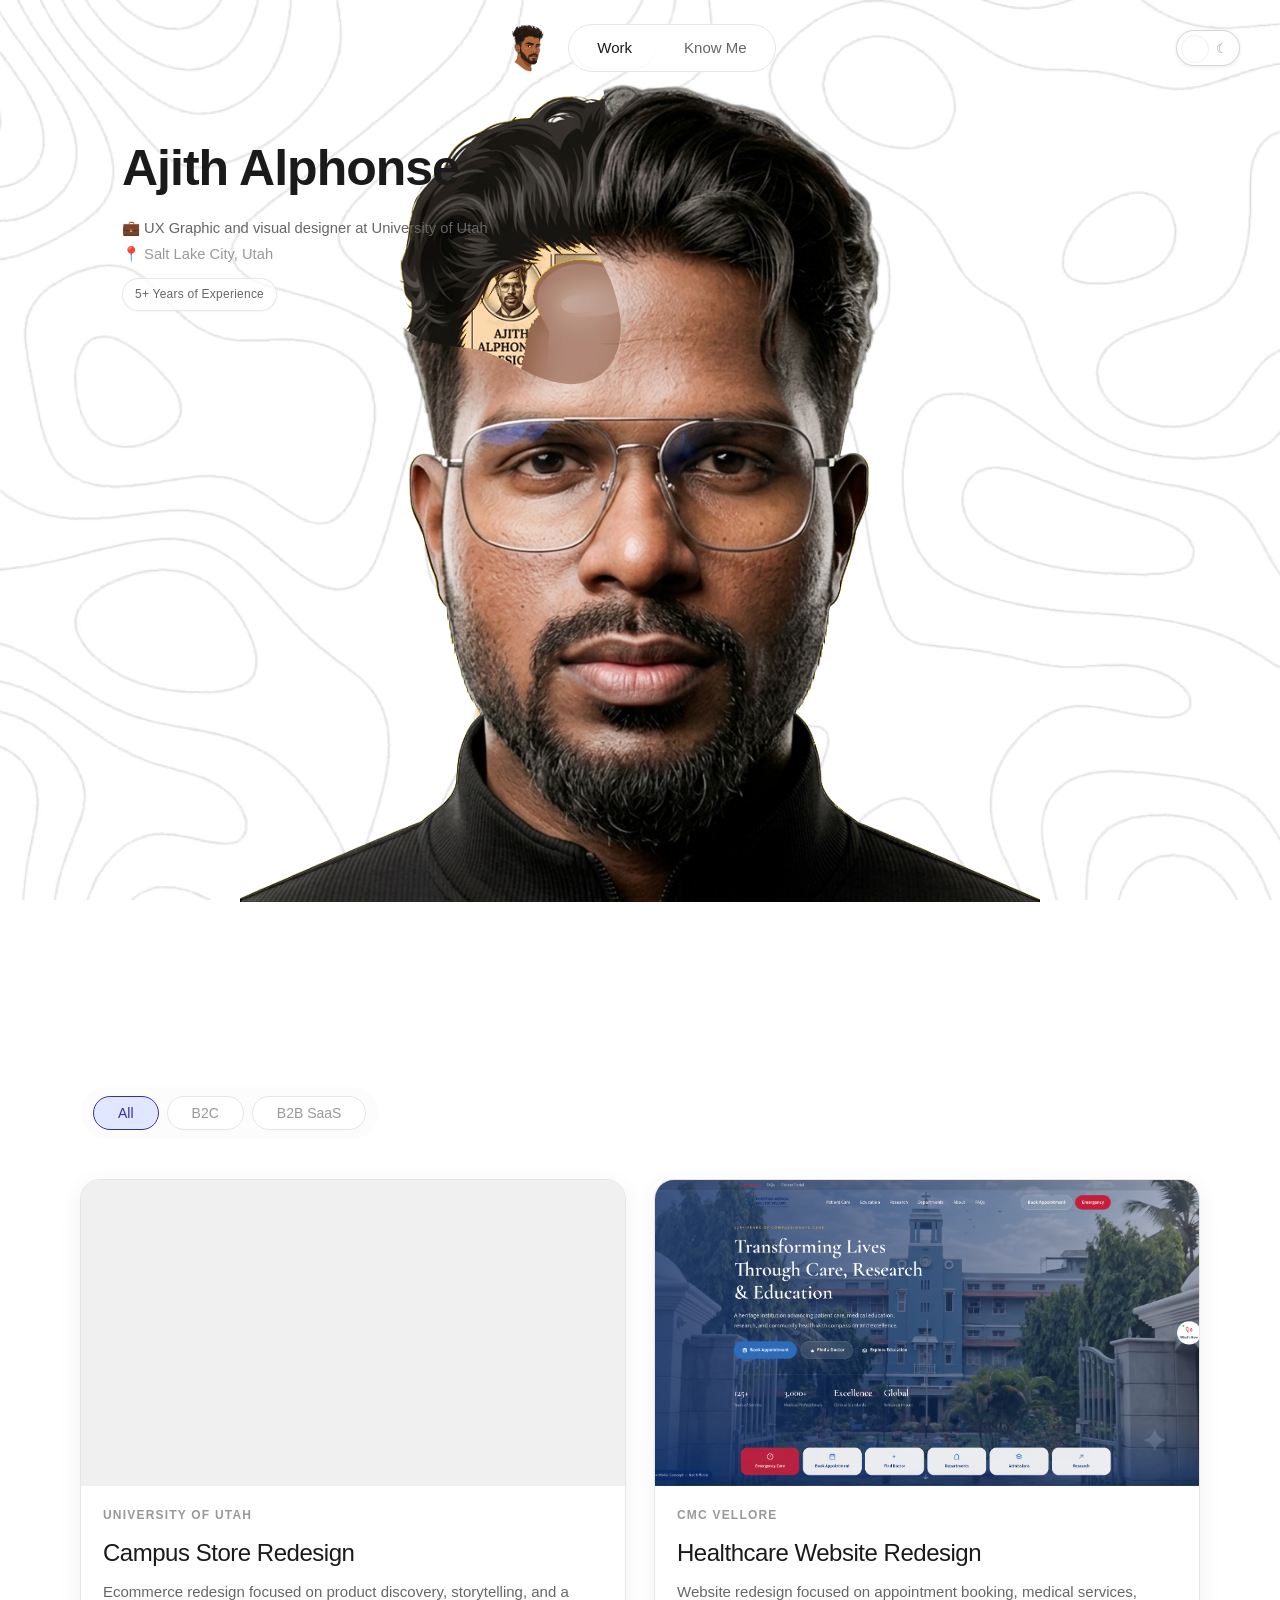
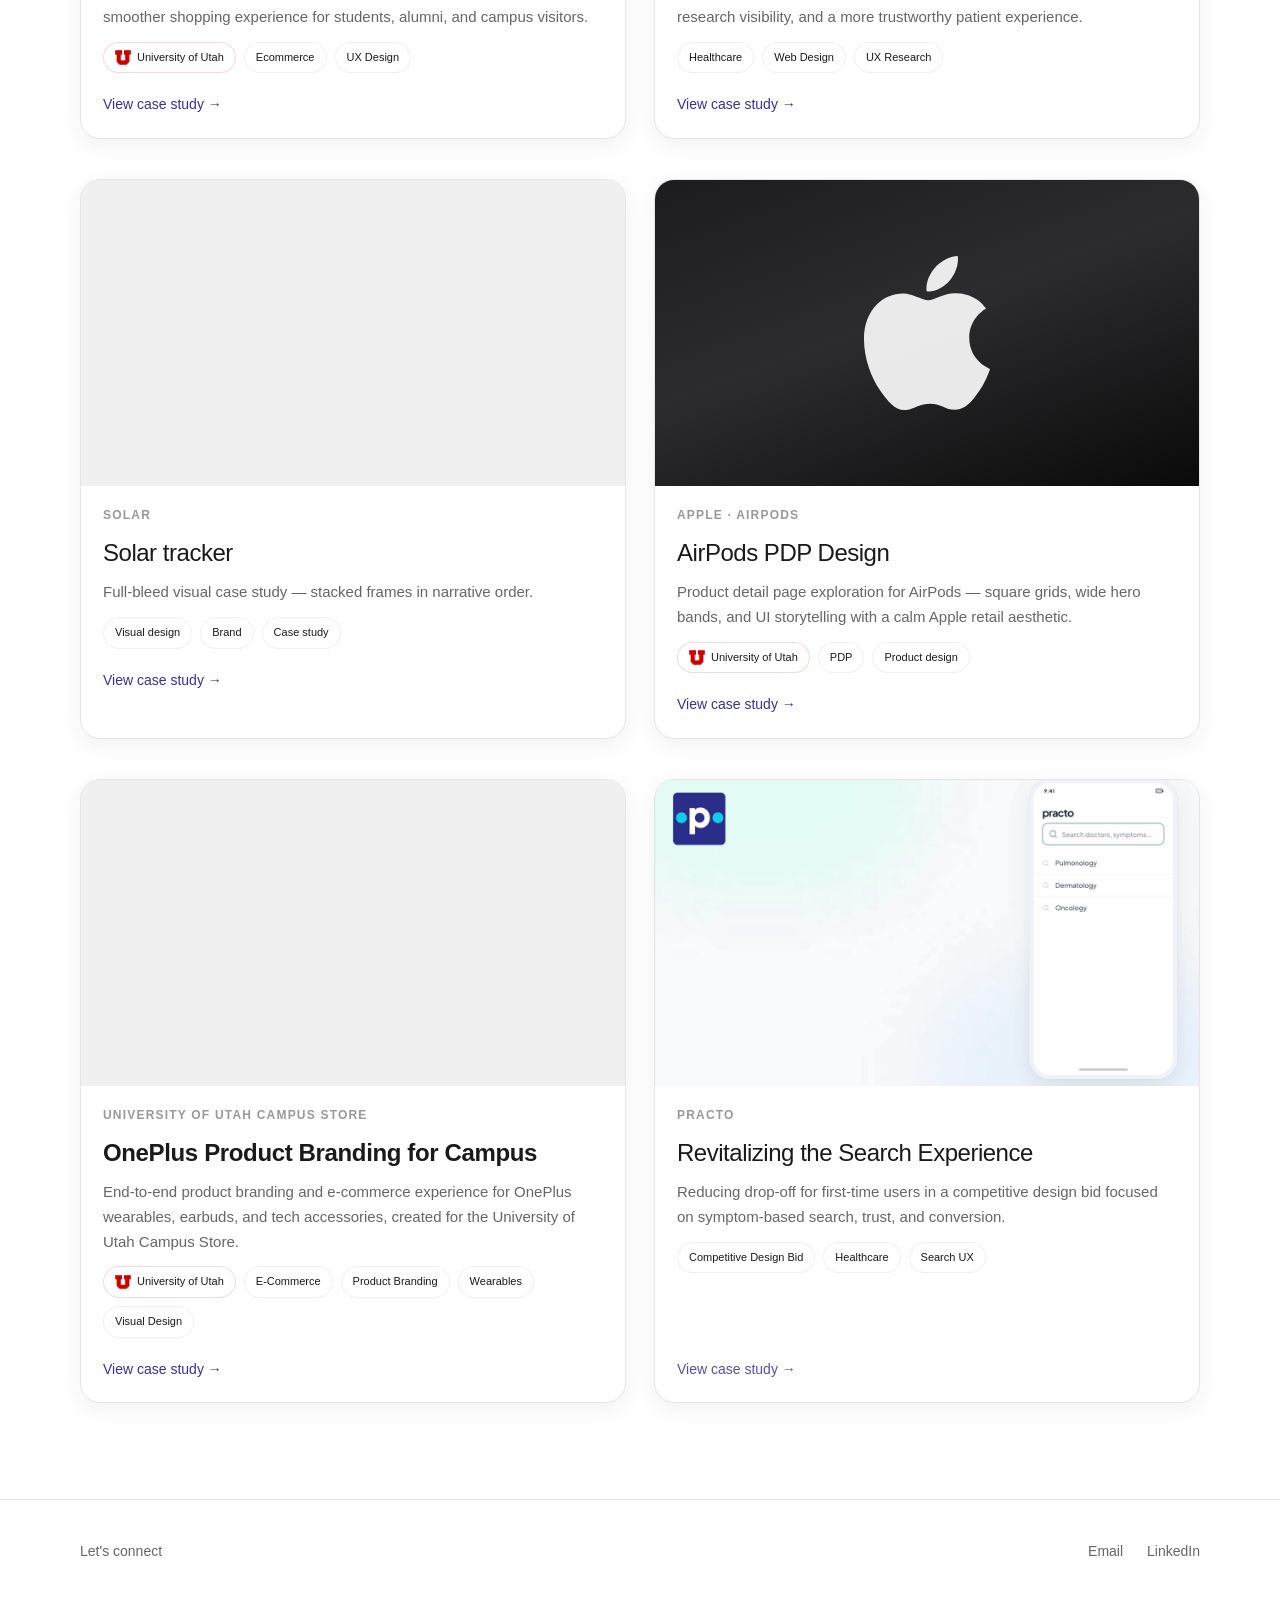
==== commit b6d42578: "Add Campus Store and CMC healthcare case studies with homepage updates. Ship full editorial case stu" ====
--- a/index.html
+++ b/index.html
@@ -129,6 +129,58 @@
 
                 <div class="project-hero-list">
 
+                    <!-- University of Utah — Campus Store Redesign -->
+                    <article id="project-campus-store-redesign" class="project-card project-hero project-hero--campus-redesign" data-category="b2c">
+                        <div class="project-hero-inner">
+                            <div class="project-hero-media">
+                                <a href="projects/campus-store-redesign.html" class="project-hero-media-link" aria-label="Open Campus Store Redesign case study">
+                                    <div class="project-hero-media-frame project-hero-media--campus-redesign">
+                                        <img src="assets/campusredesign.png" alt="Campus Store redesign — ecommerce hero preview" class="project-hero-poster" decoding="async" loading="lazy">
+                                    </div>
+                                </a>
+                            </div>
+                            <div class="project-hero-text">
+                                <p class="project-hero-eyebrow">University of Utah</p>
+                                <h3 class="project-hero-title">Campus Store Redesign</h3>
+                                <p class="project-hero-desc">
+                                    Ecommerce redesign focused on product discovery, storytelling, and a smoother shopping experience for students, alumni, and campus visitors.
+                                </p>
+                                <div class="project-tags">
+                                    <span class="tag tag-university"><img src="assets/u logo.png" alt="U" class="tag-logo"> University of Utah</span>
+                                    <span class="tag">Ecommerce</span>
+                                    <span class="tag">UX Design</span>
+                                </div>
+                                <a href="projects/campus-store-redesign.html" class="project-hero-link">View case study <span class="project-hero-link__arrow" aria-hidden="true">→</span></a>
+                            </div>
+                        </div>
+                    </article>
+
+                    <!-- CMC Vellore — Healthcare Website Redesign -->
+                    <article id="project-cmc-healthcare" class="project-card project-hero project-hero--cmc-healthcare" data-category="b2c">
+                        <div class="project-hero-inner">
+                            <div class="project-hero-media">
+                                <a href="projects/cmc-healthcare.html" class="project-hero-media-link" aria-label="Open CMC Vellore healthcare case study">
+                                    <div class="project-hero-media-frame project-hero-media--cmc-healthcare">
+                                        <img src="assets/cmcpage.png" alt="CMC Vellore healthcare website redesign preview" class="project-hero-poster" width="1600" height="900" decoding="async" loading="lazy">
+                                    </div>
+                                </a>
+                            </div>
+                            <div class="project-hero-text">
+                                <p class="project-hero-eyebrow">CMC Vellore</p>
+                                <h3 class="project-hero-title">Healthcare Website Redesign</h3>
+                                <p class="project-hero-desc">
+                                    Website redesign focused on appointment booking, medical services, research visibility, and a more trustworthy patient experience.
+                                </p>
+                                <div class="project-tags">
+                                    <span class="tag">Healthcare</span>
+                                    <span class="tag">Web Design</span>
+                                    <span class="tag">UX Research</span>
+                                </div>
+                                <a href="projects/cmc-healthcare.html" class="project-hero-link">View case study <span class="project-hero-link__arrow" aria-hidden="true">→</span></a>
+                            </div>
+                        </div>
+                    </article>
+
                     <!-- Solar -->
                     <article id="project-solar" class="project-card project-hero project-hero--solar" data-category="b2c">
                         <div class="project-hero-inner">
@@ -150,7 +202,7 @@
                                     <span class="tag">Brand</span>
                                     <span class="tag">Case study</span>
                                 </div>
-                                <a href="projects/solar.html" class="project-hero-link">View case study →</a>
+                                <a href="projects/solar.html" class="project-hero-link">View case study <span class="project-hero-link__arrow" aria-hidden="true">→</span></a>
                             </div>
                         </div>
                     </article>
@@ -176,7 +228,7 @@
                                     <span class="tag">PDP</span>
                                     <span class="tag">Product design</span>
                                 </div>
-                                <a href="projects/airpods-pdp.html" class="project-hero-link">View case study →</a>
+                                <a href="projects/airpods-pdp.html" class="project-hero-link">View case study <span class="project-hero-link__arrow" aria-hidden="true">→</span></a>
                             </div>
                         </div>
                     </article>
@@ -204,7 +256,7 @@
                                     <span class="tag">Wearables</span>
                                     <span class="tag">Visual Design</span>
                                 </div>
-                                <a href="projects/oneplus-campus.html" class="project-hero-link">View case study →</a>
+                                <a href="projects/oneplus-campus.html" class="project-hero-link">View case study <span class="project-hero-link__arrow" aria-hidden="true">→</span></a>
                             </div>
                         </div>
                     </article>
@@ -229,139 +281,6 @@
                                     <span class="tag">Competitive Design Bid</span>
                                     <span class="tag">Healthcare</span>
                                     <span class="tag">Search UX</span>
-                                </div>
-                                <span class="project-hero-link project-hero-link--disabled" aria-disabled="true">View case study →</span>
-                            </div>
-                        </div>
-                    </article>
-
-                    <!-- Oracle NetSuite -->
-                    <article id="project-netsuite" class="project-card project-hero" data-category="b2b">
-                        <div class="project-hero-inner">
-                            <div class="project-hero-media">
-                                <div class="project-hero-media-link project-hero-media-link--static">
-                                    <div class="project-hero-media-frame project-hero-media--netsuite">
-                                        <img src="assets/thumbnail_netsuite.avif" alt="Oracle NetSuite AI-Assisted PDP Workflow Redesign thumbnail" class="project-hero-poster">
-                                    </div>
-                                </div>
-                            </div>
-                            <div class="project-hero-text">
-                                <p class="project-hero-eyebrow">Oracle NetSuite</p>
-                                <h3 class="project-hero-title">AI-Assisted PDP Workflow Redesign</h3>
-                                <p class="project-hero-desc">
-                                    Self-initiated workflow optimization for the University of Utah Campus Store, reducing PDP publishing time from 30–40 minutes to under 10 minutes.
-                                </p>
-                                <div class="project-tags">
-                                    <span class="tag tag-university"><img src="assets/u logo.png" alt="U" class="tag-logo"> University of Utah</span>
-                                    <span class="tag">Enterprise UX</span>
-                                    <span class="tag">Workflow Optimization</span>
-                                </div>
-                                <span class="project-hero-link project-hero-link--disabled" aria-disabled="true">View case study →</span>
-                            </div>
-                        </div>
-                    </article>
-
-                    <!-- Campus Store -->
-                    <article id="project-campus-store" class="project-card project-hero" data-category="b2b">
-                        <div class="project-hero-inner">
-                            <div class="project-hero-media">
-                                <div class="project-hero-media-link project-hero-media-link--static">
-                                    <div class="project-hero-media-frame project-hero-media--campus">
-                                        <img src="assets/campus-store-thumbnail.jpg" alt="Campus Store homepage redesign preview" class="project-hero-poster">
-                                    </div>
-                                </div>
-                            </div>
-                            <div class="project-hero-text">
-                                <p class="project-hero-eyebrow">Campus Store</p>
-                                <h3 class="project-hero-title">Retail & E‑Commerce Experience</h3>
-                                <p class="project-hero-desc">
-                                    Systems-level UX work for the University of Utah Campus Store, aligning product discovery with student shopping behavior.
-                                </p>
-                                <div class="project-tags">
-                                    <span class="tag tag-university"><img src="assets/u logo.png" alt="U" class="tag-logo"> University of Utah</span>
-                                    <span class="tag">Retail UX</span>
-                                    <span class="tag tag-coming-soon">Coming soon</span>
-                                </div>
-                                <span class="project-hero-link project-hero-link--disabled" aria-disabled="true">View case study →</span>
-                            </div>
-                        </div>
-                    </article>
-
-                    <!-- VYN -->
-                    <article id="project-vyn" class="project-card project-hero" data-category="b2b">
-                        <div class="project-hero-inner">
-                            <div class="project-hero-media">
-                                <div class="project-hero-media-link project-hero-media-link--static">
-                                    <div class="project-hero-media-frame project-hero-media--vyn">
-                                        <img src="assets/vyn-tumbnail.avif" alt="VYN campus delivery preview" class="project-hero-poster">
-                                    </div>
-                                </div>
-                            </div>
-                            <div class="project-hero-text">
-                                <p class="project-hero-eyebrow">VYN</p>
-                                <h3 class="project-hero-title">Rethinking Campus Delivery with Autonomous Robots</h3>
-                                <p class="project-hero-desc">
-                                    Designing a mobile-first experience for campus logistics, coordinating autonomous delivery robots across the University of Utah.
-                                </p>
-                                <div class="project-tags">
-                                    <span class="tag tag-university"><img src="assets/u logo.png" alt="U" class="tag-logo"> University of Utah</span>
-                                    <span class="tag">B2B SaaS</span>
-                                    <span class="tag">Campus Logistics</span>
-                                    <span class="tag">AI-Assisted</span>
-                                    <span class="tag">Robotics</span>
-                                    <span class="tag tag-coming-soon">Coming soon</span>
-                                </div>
-                                <span class="project-hero-link project-hero-link--disabled" aria-disabled="true">View case study →</span>
-                            </div>
-                        </div>
-                    </article>
-
-                    <!-- Practo Care AI -->
-                    <article id="project-practo-care-ai" class="project-card project-hero" data-category="b2c">
-                        <div class="project-hero-inner">
-                            <div class="project-hero-media">
-                                <div class="project-hero-media-link project-hero-media-link--static">
-                                    <div class="project-hero-media-frame project-hero-media--practo-ai">
-                                        <img src="assets/practo-tumbnail.jpg" alt="Practo Care AI preview" class="project-hero-poster">
-                                    </div>
-                                </div>
-                            </div>
-                            <div class="project-hero-text">
-                                <p class="project-hero-eyebrow">Practo Care AI</p>
-                                <h3 class="project-hero-title">Redesigning Telehealth in India</h3>
-                                <p class="project-hero-desc">
-                                    Smart intake, health history, and real-time multilingual translation to streamline remote consultations.
-                                </p>
-                                <div class="project-tags">
-                                    <span class="tag">Healthcare UX</span>
-                                    <span class="tag">AI Design</span>
-                                    <span class="tag tag-coming-soon">Coming soon</span>
-                                </div>
-                                <span class="project-hero-link project-hero-link--disabled" aria-disabled="true">View case study →</span>
-                            </div>
-                        </div>
-                    </article>
-
-                    <!-- Codebell — coming soon (not linked) -->
-                    <article id="project-codebell" class="project-card project-hero project-hero--coming-soon" data-category="b2b" aria-label="Codebell — case study coming soon">
-                        <div class="project-hero-inner">
-                            <div class="project-hero-media">
-                                <div class="project-hero-media-link project-hero-media-link--static">
-                                    <div class="project-hero-media-frame project-hero-media--codebell">
-                                        <img src="assets/codebell-thumbnail.png" alt="Codebell ordering system preview" class="project-hero-poster">
-                                    </div>
-                                </div>
-                            </div>
-                            <div class="project-hero-text">
-                                <p class="project-hero-eyebrow">Codebell</p>
-                                <h3 class="project-hero-title">Digital Ordering System for Small Restaurants</h3>
-                                <p class="project-hero-desc">
-                                    Designing a zero-to-one mobile ordering experience and operational dashboard to reduce manual errors and clarify checkout.
-                                </p>
-                                <div class="project-tags">
-                                    <span class="tag">Startup Product</span>
-                                    <span class="tag">Zero to One</span>
-                                    <span class="tag">iOS + Web</span>
                                 </div>
                                 <span class="project-hero-link project-hero-link--disabled" aria-disabled="true">View case study →</span>
                             </div>
--- a/styles.css
+++ b/styles.css
@@ -1390,6 +1390,8 @@
 .project-hero-list .project-hero-media--practo-ai,
 .project-hero-list .project-hero-media--oneplus-campus,
 .project-hero-list .project-hero-media--campus,
+.project-hero-list .project-hero-media--campus-redesign,
+.project-hero-list .project-hero-media--cmc-healthcare,
 .project-hero-list .project-hero-media--solar {
     background: var(--color-border-light);
 }
@@ -1468,6 +1470,278 @@
     .project-hero--oneplus:hover .project-hero-media-frame {
         transform: none;
     }
+}
+
+/* Campus Store Redesign — homepage card hover */
+.project-hero--campus-redesign .project-hero-media-frame {
+    transition: transform 0.55s cubic-bezier(0.22, 1, 0.36, 1), box-shadow 0.45s ease;
+    will-change: transform;
+}
+
+.project-hero--campus-redesign:hover .project-hero-media-frame {
+    transform: scale(1.035);
+    box-shadow: 0 20px 48px rgba(204, 0, 0, 0.14);
+}
+
+.project-hero--campus-redesign .project-hero-thumb {
+    transition: filter 0.45s ease;
+}
+
+.project-hero--campus-redesign:hover .project-hero-thumb {
+    filter: brightness(1.03);
+}
+
+/* CMC Healthcare — homepage card hover */
+.project-hero--cmc-healthcare .project-hero-media-frame {
+    transition: transform 0.55s cubic-bezier(0.22, 1, 0.36, 1), box-shadow 0.45s ease;
+    will-change: transform;
+}
+
+.project-hero--cmc-healthcare:hover .project-hero-media-frame {
+    transform: scale(1.035);
+    box-shadow: 0 20px 48px rgba(37, 99, 235, 0.14);
+}
+
+.project-hero--cmc-healthcare .project-hero-poster {
+    object-fit: cover;
+    object-position: top center;
+    transition: filter 0.45s ease;
+}
+
+.project-hero--cmc-healthcare:hover .project-hero-poster {
+    filter: brightness(1.02);
+}
+
+@media (prefers-reduced-motion: reduce) {
+    .project-hero--campus-redesign .project-hero-media-frame,
+    .project-hero--cmc-healthcare .project-hero-media-frame {
+        transition: none;
+    }
+
+    .project-hero--campus-redesign:hover .project-hero-media-frame,
+    .project-hero--cmc-healthcare:hover .project-hero-media-frame {
+        transform: none;
+    }
+}
+
+/* CTA arrow nudge on card hover */
+.project-hero-link__arrow {
+    display: inline-block;
+    transition: transform 0.25s cubic-bezier(0.22, 1, 0.36, 1);
+}
+
+.project-card:hover .project-hero-link__arrow {
+    transform: translateX(4px);
+}
+
+@media (prefers-reduced-motion: reduce) {
+    .project-card:hover .project-hero-link__arrow {
+        transform: none;
+    }
+}
+
+/* CSS placeholder thumbnails (Campus Store + CMC Healthcare) */
+.project-hero-thumb {
+    position: absolute;
+    inset: 0;
+    display: flex;
+    flex-direction: column;
+    overflow: hidden;
+    border-radius: 0;
+}
+
+.project-hero-thumb__bar {
+    display: flex;
+    align-items: center;
+    gap: 8px;
+    flex-shrink: 0;
+    padding: 10px 14px;
+    box-sizing: border-box;
+}
+
+.project-hero-thumb__bar--utah {
+    background: linear-gradient(90deg, #b30000 0%, #cc0000 55%, #a80000 100%);
+    color: #ffffff;
+}
+
+.project-hero-thumb__bar--medical {
+    background: linear-gradient(90deg, #eff6ff 0%, #f8fafc 100%);
+    color: #1e3a5f;
+    border-bottom: 1px solid rgba(37, 99, 235, 0.1);
+}
+
+.project-hero-thumb__logo-mark {
+    display: inline-flex;
+    align-items: center;
+    justify-content: center;
+    width: 22px;
+    height: 22px;
+    border-radius: 4px;
+    background: rgba(255, 255, 255, 0.95);
+    color: #cc0000;
+    font-size: 11px;
+    font-weight: 700;
+    line-height: 1;
+}
+
+.project-hero-thumb__cross {
+    display: inline-block;
+    width: 18px;
+    height: 18px;
+    border-radius: 50%;
+    background: linear-gradient(135deg, #2563eb 0%, #1d4ed8 100%);
+    position: relative;
+    flex-shrink: 0;
+}
+
+.project-hero-thumb__cross::before,
+.project-hero-thumb__cross::after {
+    content: "";
+    position: absolute;
+    background: #ffffff;
+    border-radius: 1px;
+}
+
+.project-hero-thumb__cross::before {
+    width: 8px;
+    height: 2px;
+    top: 50%;
+    left: 50%;
+    transform: translate(-50%, -50%);
+}
+
+.project-hero-thumb__cross::after {
+    width: 2px;
+    height: 8px;
+    top: 50%;
+    left: 50%;
+    transform: translate(-50%, -50%);
+}
+
+.project-hero-thumb__bar-title {
+    font-size: 11px;
+    font-weight: 600;
+    letter-spacing: 0.04em;
+}
+
+.project-hero-thumb__canvas {
+    flex: 1 1 auto;
+    display: flex;
+    flex-direction: column;
+    gap: 12px;
+    padding: 14px 16px 16px;
+    background: linear-gradient(180deg, #fafafa 0%, #f5f5f7 100%);
+    box-sizing: border-box;
+    min-height: 0;
+}
+
+.project-hero-thumb__canvas--medical {
+    background: linear-gradient(180deg, #ffffff 0%, #f8fafc 55%, #f1f5f9 100%);
+    gap: 14px;
+}
+
+.project-hero-thumb__hero-strip {
+    height: 28%;
+    min-height: 36px;
+    border-radius: 8px;
+    background: linear-gradient(105deg, rgba(204, 0, 0, 0.12) 0%, rgba(204, 0, 0, 0.04) 45%, #ffffff 100%);
+    border: 1px solid rgba(204, 0, 0, 0.08);
+}
+
+.project-hero-thumb__product-grid {
+    display: grid;
+    grid-template-columns: repeat(3, 1fr);
+    gap: 10px;
+    flex: 1 1 auto;
+    align-content: start;
+}
+
+.project-hero-thumb__product-card {
+    aspect-ratio: 3 / 4;
+    border-radius: 8px;
+    background: #ffffff;
+    border: 1px solid rgba(0, 0, 0, 0.06);
+    box-shadow: 0 4px 14px rgba(0, 0, 0, 0.04);
+    position: relative;
+    overflow: hidden;
+}
+
+.project-hero-thumb__product-card::before {
+    content: "";
+    position: absolute;
+    top: 0;
+    left: 0;
+    right: 0;
+    height: 58%;
+    background: linear-gradient(180deg, #f0f0f2 0%, #e8e8ed 100%);
+}
+
+.project-hero-thumb__product-card::after {
+    content: "";
+    position: absolute;
+    bottom: 12%;
+    left: 12%;
+    right: 28%;
+    height: 6px;
+    border-radius: 3px;
+    background: rgba(0, 0, 0, 0.08);
+}
+
+.project-hero-thumb__product-card--accent::before {
+    background: linear-gradient(180deg, rgba(204, 0, 0, 0.15) 0%, rgba(204, 0, 0, 0.05) 100%);
+}
+
+.project-hero-thumb__appt-card {
+    display: flex;
+    flex-direction: column;
+    gap: 8px;
+    padding: 12px 14px;
+    border-radius: 10px;
+    background: #ffffff;
+    border: 1px solid rgba(37, 99, 235, 0.12);
+    box-shadow: 0 6px 20px rgba(37, 99, 235, 0.06);
+}
+
+.project-hero-thumb__appt-label {
+    font-size: 9px;
+    font-weight: 600;
+    letter-spacing: 0.06em;
+    text-transform: uppercase;
+    color: #2563eb;
+}
+
+.project-hero-thumb__appt-slot {
+    display: block;
+    height: 8px;
+    border-radius: 4px;
+    background: #e2e8f0;
+    max-width: 72%;
+}
+
+.project-hero-thumb__appt-slot--active {
+    max-width: 48%;
+    background: linear-gradient(90deg, #2563eb 0%, #3b82f6 100%);
+    opacity: 0.85;
+}
+
+.project-hero-thumb__service-row {
+    display: flex;
+    flex-wrap: wrap;
+    gap: 8px;
+    align-items: center;
+}
+
+.project-hero-thumb__service-pill {
+    display: block;
+    height: 10px;
+    width: 28%;
+    border-radius: 999px;
+    background: #e2e8f0;
+}
+
+.project-hero-thumb__service-pill--wide {
+    width: 42%;
+    background: rgba(37, 99, 235, 0.12);
 }
 
 .project-hero-list .project-hero-media--campus::before,
@@ -1590,6 +1864,14 @@
 /* Campus Store OnePlus — static PDP / branding thumbnail */
 .project-hero-media--oneplus-campus {
     background: linear-gradient(145deg, #0d0d0f 0%, #161618 55%, #0a0a0c 100%);
+}
+
+.project-hero-media--campus-redesign {
+    background: linear-gradient(160deg, #fafafa 0%, #f5f5f7 100%);
+}
+
+.project-hero-media--cmc-healthcare {
+    background: linear-gradient(160deg, #f8fafc 0%, #eff6ff 100%);
 }
 
 .project-hero-media--oneplus-campus::before {
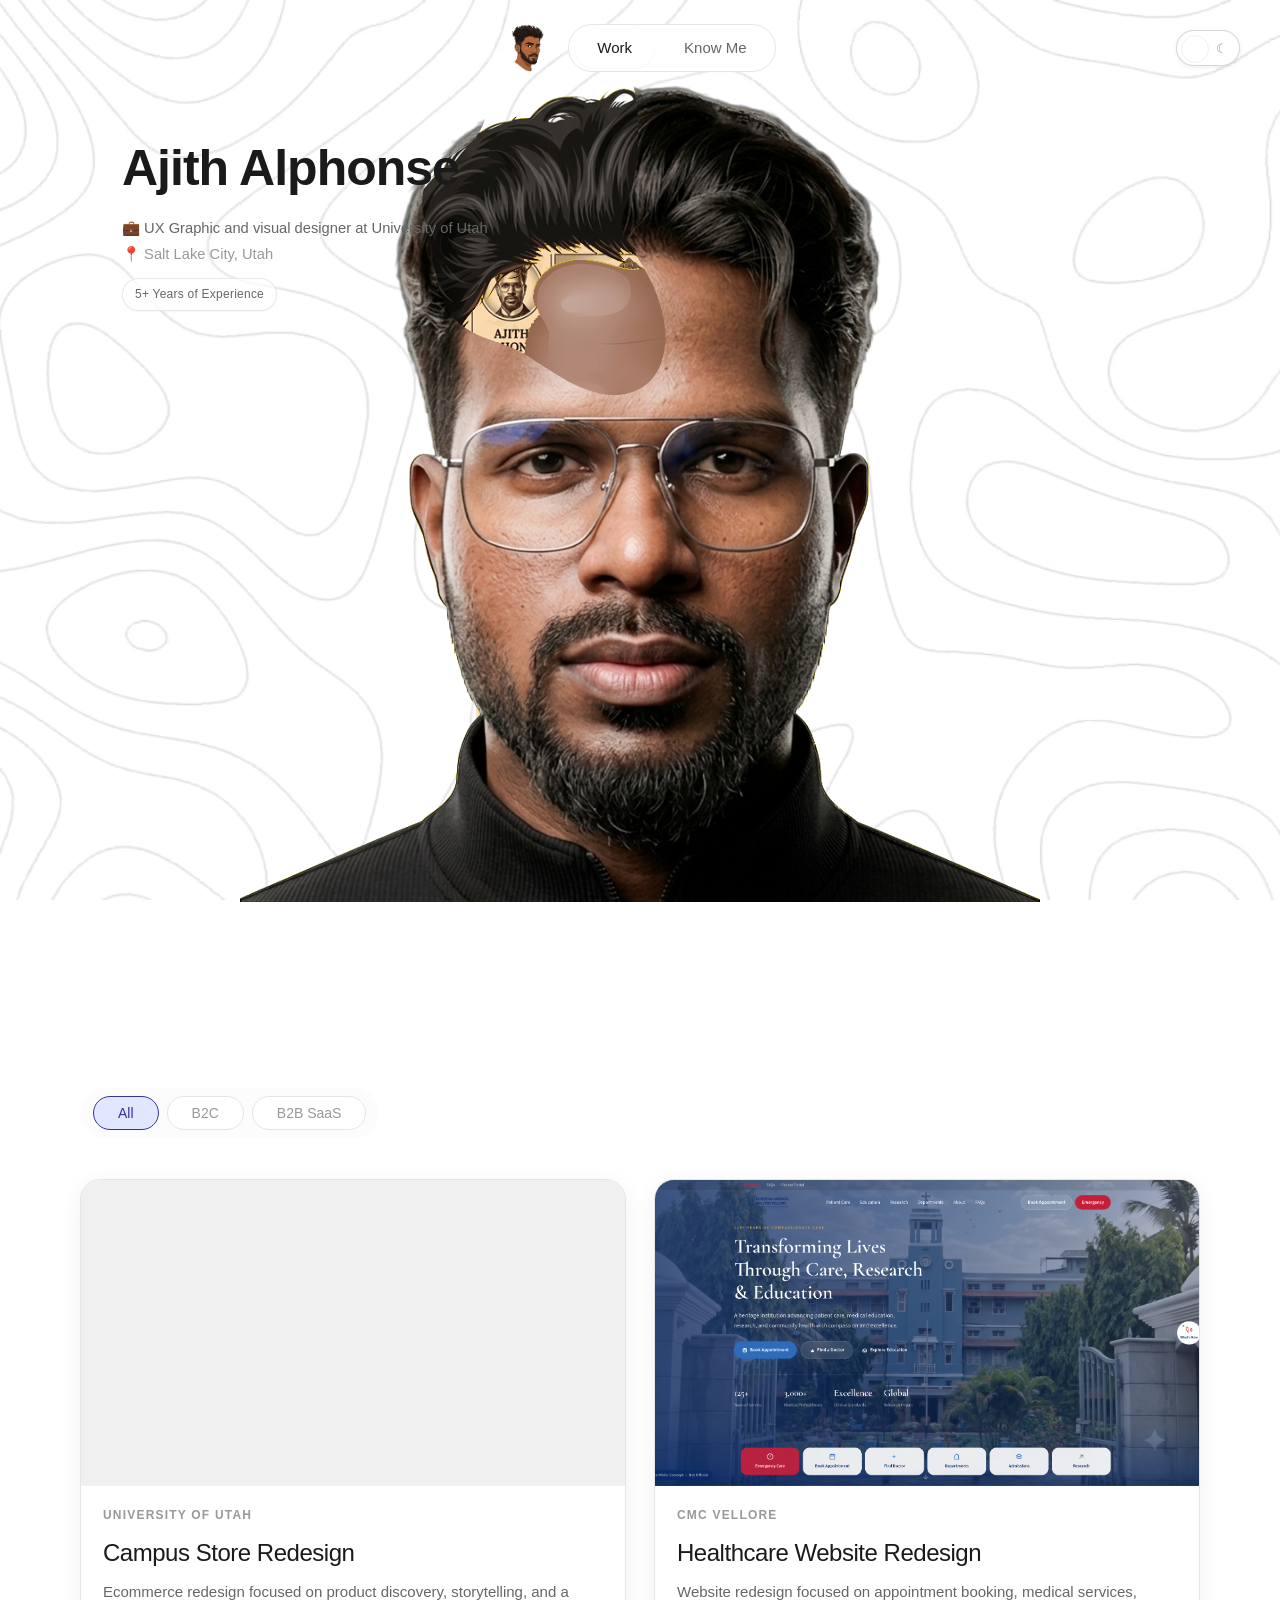
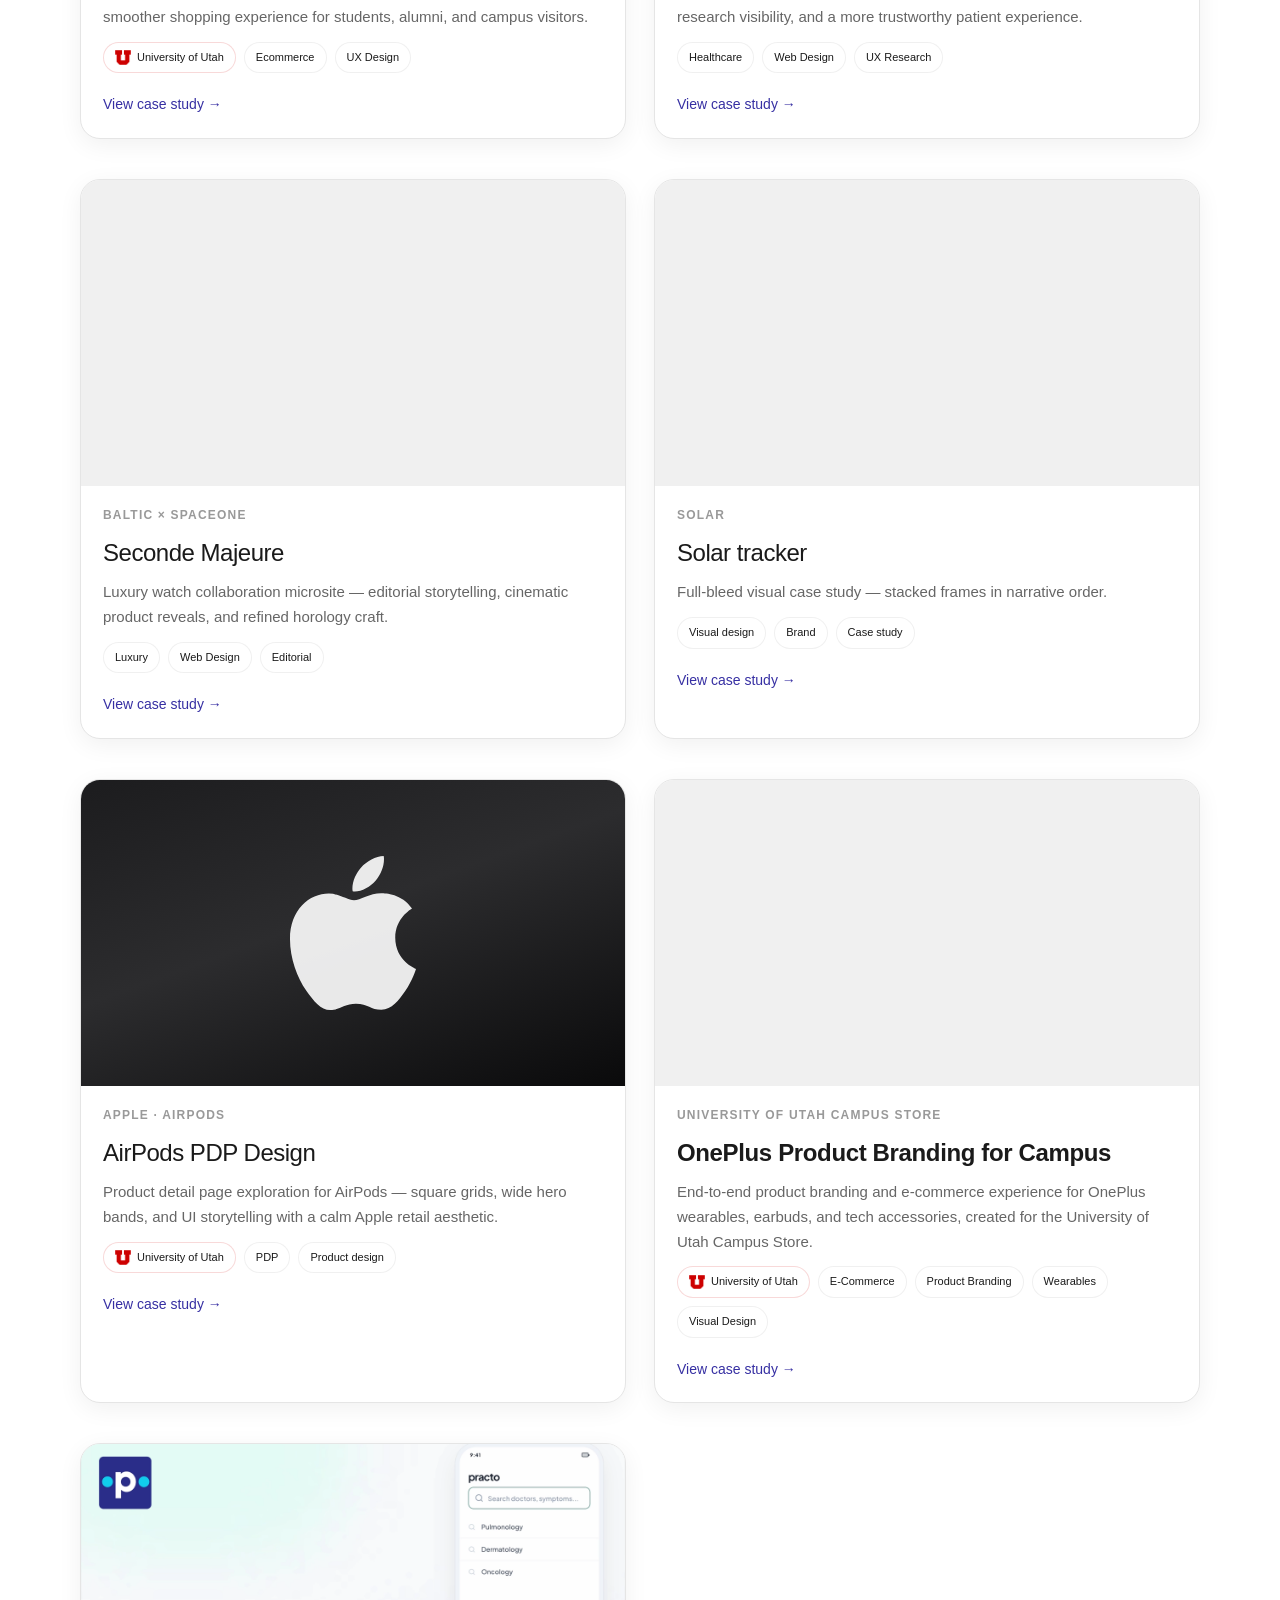
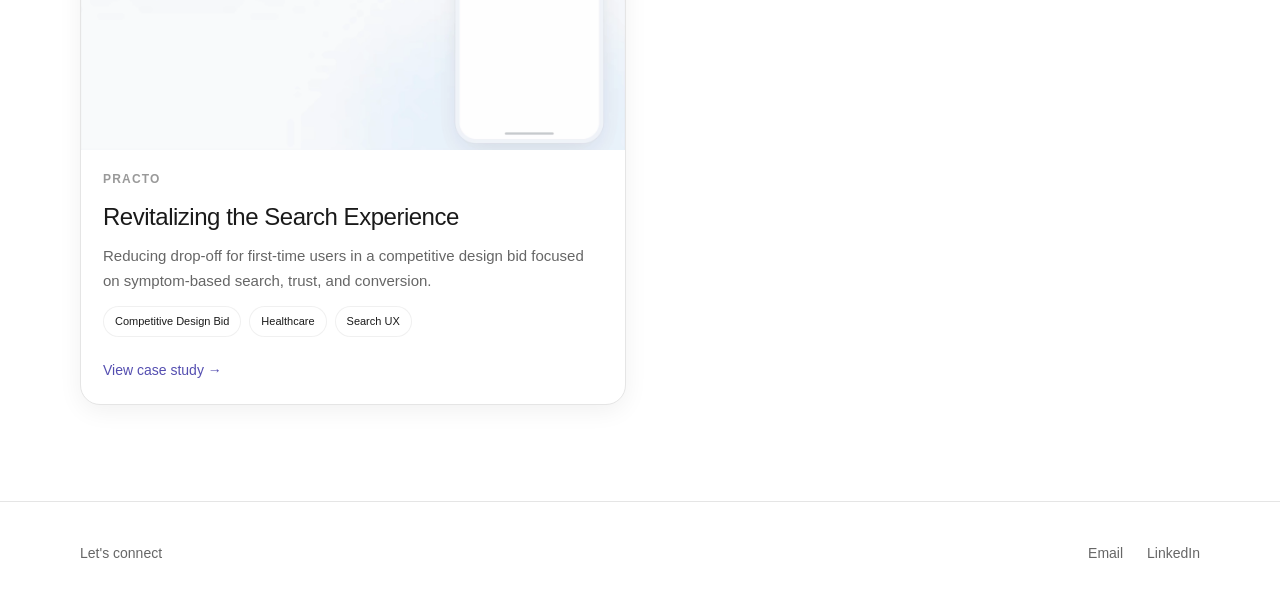
==== commit 1cd3af70: "Add Baltic × Spaceone luxury watch case study as third portfolio project. Ship compact editorial cas" ====
--- a/index.html
+++ b/index.html
@@ -181,6 +181,32 @@
                         </div>
                     </article>
 
+                    <!-- Baltic × Spaceone — Haute Horlogerie -->
+                    <article id="project-baltic" class="project-card project-hero project-hero--baltic" data-category="b2c">
+                        <div class="project-hero-inner">
+                            <div class="project-hero-media">
+                                <a href="projects/baltic.html" class="project-hero-media-link" aria-label="Open Baltic × Spaceone case study">
+                                    <div class="project-hero-media-frame project-hero-media--baltic">
+                                        <img src="assets/baltic-thumb.png" alt="Baltic × Spaceone Seconde Majeure — watch detail" class="project-hero-poster" decoding="async" loading="lazy">
+                                    </div>
+                                </a>
+                            </div>
+                            <div class="project-hero-text">
+                                <p class="project-hero-eyebrow">Baltic × Spaceone</p>
+                                <h3 class="project-hero-title">Seconde Majeure</h3>
+                                <p class="project-hero-desc">
+                                    Luxury watch collaboration microsite — editorial storytelling, cinematic product reveals, and refined horology craft.
+                                </p>
+                                <div class="project-tags">
+                                    <span class="tag">Luxury</span>
+                                    <span class="tag">Web Design</span>
+                                    <span class="tag">Editorial</span>
+                                </div>
+                                <a href="projects/baltic.html" class="project-hero-link">View case study <span class="project-hero-link__arrow" aria-hidden="true">→</span></a>
+                            </div>
+                        </div>
+                    </article>
+
                     <!-- Solar -->
                     <article id="project-solar" class="project-card project-hero project-hero--solar" data-category="b2c">
                         <div class="project-hero-inner">
--- a/styles.css
+++ b/styles.css
@@ -1392,6 +1392,7 @@
 .project-hero-list .project-hero-media--campus,
 .project-hero-list .project-hero-media--campus-redesign,
 .project-hero-list .project-hero-media--cmc-healthcare,
+.project-hero-list .project-hero-media--baltic,
 .project-hero-list .project-hero-media--solar {
     background: var(--color-border-light);
 }
@@ -1512,14 +1513,37 @@
     filter: brightness(1.02);
 }
 
+/* Baltic — homepage card hover */
+.project-hero--baltic .project-hero-media-frame {
+    transition: transform 0.55s cubic-bezier(0.22, 1, 0.36, 1), box-shadow 0.45s ease;
+    will-change: transform;
+}
+
+.project-hero--baltic:hover .project-hero-media-frame {
+    transform: scale(1.035);
+    box-shadow: 0 20px 48px rgba(26, 24, 22, 0.18);
+}
+
+.project-hero--baltic .project-hero-poster {
+    object-fit: cover;
+    object-position: center;
+    transition: filter 0.45s ease;
+}
+
+.project-hero--baltic:hover .project-hero-poster {
+    filter: brightness(1.03);
+}
+
 @media (prefers-reduced-motion: reduce) {
     .project-hero--campus-redesign .project-hero-media-frame,
-    .project-hero--cmc-healthcare .project-hero-media-frame {
+    .project-hero--cmc-healthcare .project-hero-media-frame,
+    .project-hero--baltic .project-hero-media-frame {
         transition: none;
     }
 
     .project-hero--campus-redesign:hover .project-hero-media-frame,
-    .project-hero--cmc-healthcare:hover .project-hero-media-frame {
+    .project-hero--cmc-healthcare:hover .project-hero-media-frame,
+    .project-hero--baltic:hover .project-hero-media-frame {
         transform: none;
     }
 }
@@ -1874,6 +1898,10 @@
     background: linear-gradient(160deg, #f8fafc 0%, #eff6ff 100%);
 }
 
+.project-hero-media--baltic {
+    background: linear-gradient(160deg, #2a2826 0%, #1c1b19 100%);
+}
+
 .project-hero-media--oneplus-campus::before {
     display: none;
 }
